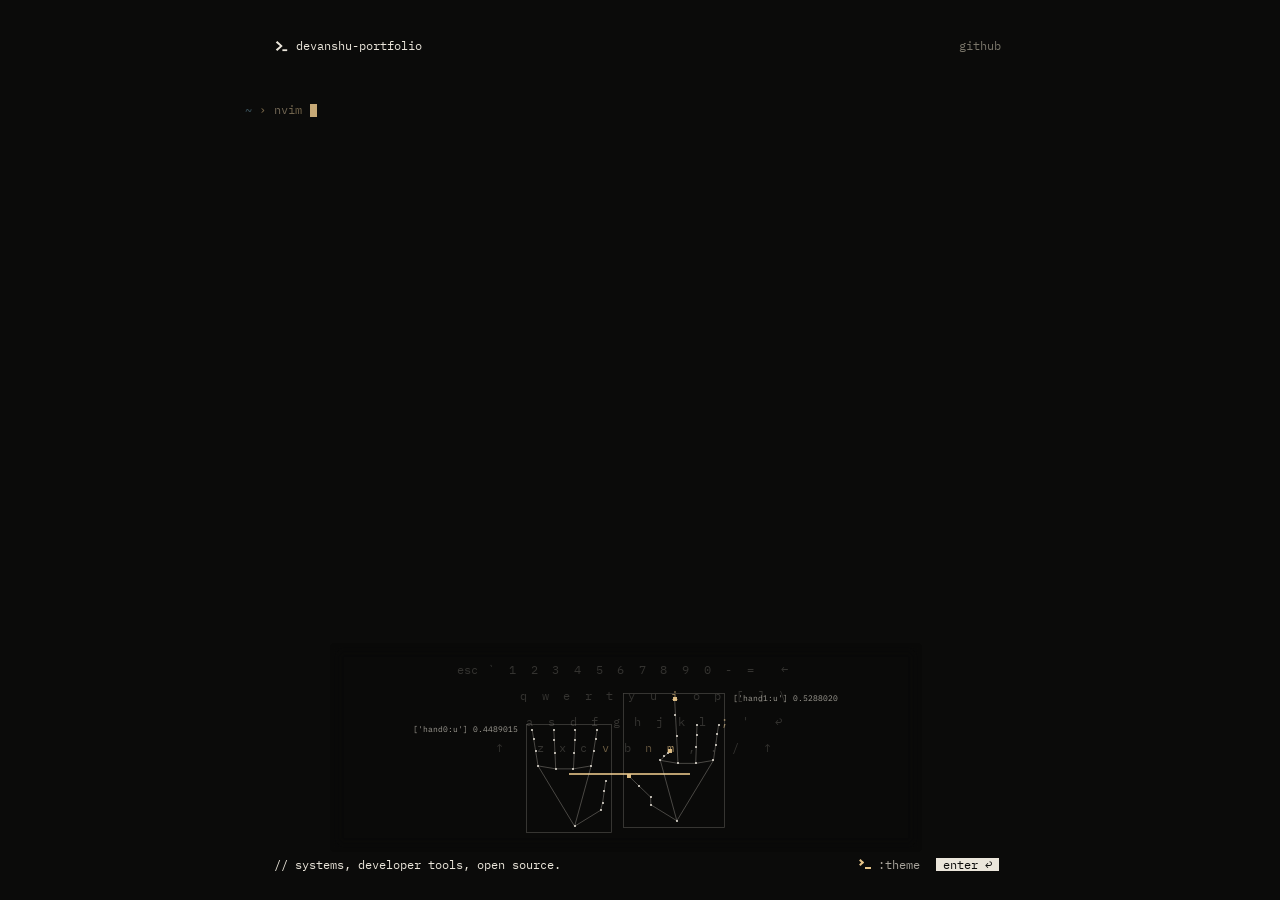
==== index.html @ cd001b45 "Sync landing page identity" ====
<!doctype html>
<html lang="en">
<head>
<meta charset="utf-8">
<meta name="viewport" content="width=device-width, initial-scale=1">
<title>devanshu-portfolio</title>
<meta name="description" content="devanshu-portfolio — a quiet wall of code. data analytics, engineering, and cloud.">
<link rel="icon" href="/favicon.svg" type="image/svg+xml">
<link rel="stylesheet" href="/intros/shared/frame.css">
<link rel="stylesheet" href="glimpse.css">
</head>
<body>
<main class="stage">
  <header class="frame-top">
    <a class="brand" href="/"><svg viewBox="0 0 88 80" aria-hidden="true"><path d="M8 16L36 40L8 64L18 74L54 40L18 6Z"/><path d="M52 62H84V74H52Z"/></svg><span>devanshu-portfolio</span></a>
    <nav class="switch is-solo" aria-label="Elsewhere">
      <a href="https://github.com/devanshudwivedi619" rel="me">github</a>
    </nav>
  </header>

  <h1 class="sr-only">devanshu-portfolio — data analytics, engineering, and cloud.</h1>
  <canvas class="wall" aria-hidden="true"></canvas>
  <div class="glass kb-glass" aria-hidden="true"></div>
  <canvas class="machine" aria-hidden="true"></canvas>
  <canvas class="tile" aria-hidden="true"></canvas>
  <p class="status" aria-hidden="true"><span class="mode">NORMAL</span><span class="path"></span><span class="pos"></span></p>
  <p class="cmdline" aria-hidden="true"><span class="cmd"></span><span class="showcmd"></span></p>
  <p class="status pane-status" aria-hidden="true"><span class="mode">NORMAL</span><span class="path"></span><span class="pos"></span></p>
  <p class="cmdline pane-cmd" aria-hidden="true"><span class="cmd"></span><span class="showcmd"></span></p>

  <a class="enter" href="/site/" aria-label="Enter">enter ↩</a>
  <button class="theme-key" type="button" aria-label="Change theme"><span class="command-glyph" aria-hidden="true"></span>:theme</button>
  <p class="note" aria-hidden="true">// data analytics, engineering, and cloud.</p>
  <nav class="sources sr-only" aria-label="Code shown on this page"></nav>
</main>
<script type="module" src="glimpse.js"></script>
</body>
</html>
---- intros/shared/frame.css ----
@font-face {
  font-family: "Archivo";
  src: url("/assets/fonts/archivo.ttf") format("truetype");
  font-weight: 100 900;
  font-stretch: 62% 125%;
  font-display: swap;
}

@font-face {
  font-family: "Instrument Serif";
  src: url("/assets/fonts/InstrumentSerif-Regular.ttf") format("truetype");
  font-style: normal;
  font-weight: 400;
  font-display: swap;
}

@font-face {
  font-family: "Instrument Serif";
  src: url("/intros/shared/InstrumentSerif-Italic.ttf") format("truetype");
  font-style: italic;
  font-weight: 400;
  font-display: swap;
}

@font-face {
  font-family: "Plex Mono";
  src: url("/assets/fonts/IBMPlexMono-Regular.ttf") format("truetype");
  font-weight: 400;
  font-display: swap;
}

*,
*::before,
*::after {
  box-sizing: border-box;
}

html,
body {
  margin: 0;
  height: 100%;
}

body {
  background: var(--bg);
  color: var(--ink);
  font-family: "Archivo", system-ui, sans-serif;
  -webkit-font-smoothing: antialiased;
}

a,
button {
  color: inherit;
}

button {
  font: inherit;
}

:focus-visible {
  outline: 2px solid var(--ink);
  outline-offset: 3px;
}

.stage {
  position: relative;
  height: 100svh;
  min-height: 560px;
  overflow: hidden;
}

.frame-top {
  position: absolute;
  top: 26px;
  left: 40px;
  right: 40px;
  z-index: 6;
  display: flex;
  align-items: center;
  justify-content: space-between;
  gap: 16px;
  pointer-events: none;
}

.frame-top > * {
  pointer-events: auto;
}

.brand {
  display: inline-flex;
  align-items: center;
  gap: 12px;
  min-height: 44px;
  color: var(--chrome);
  font-weight: 500;
  font-size: 11px;
  letter-spacing: 0.3em;
  text-decoration: none;
}

.brand svg {
  width: 18px;
  height: auto;
  fill: currentColor;
}

.switch {
  display: flex;
  gap: 2px;
}

.switch a {
  display: inline-flex;
  align-items: center;
  justify-content: center;
  min-width: 44px;
  min-height: 44px;
  color: var(--dim);
  font: 400 11px/1 "Plex Mono", monospace;
  letter-spacing: 0.14em;
  text-decoration: none;
}

.switch a:hover {
  color: var(--ink);
}

.switch a[aria-current="page"] {
  color: var(--ink);
  text-decoration: underline;
  text-underline-offset: 7px;
}

.enter {
  position: absolute;
  right: 40px;
  bottom: 26px;
  z-index: 6;
  display: inline-flex;
  align-items: center;
  gap: 10px;
  min-height: 44px;
  text-transform: uppercase;
  color: var(--chrome);
  font-weight: 500;
  font-size: 11px;
  letter-spacing: 0.3em;
  text-decoration: none;
}

.serif {
  font-family: "Instrument Serif", serif;
  font-weight: 400;
}

.serif i {
  font-style: italic;
}

.mono {
  font-family: "Plex Mono", monospace;
  font-size: 10.5px;
  letter-spacing: 0.16em;
  text-transform: uppercase;
}

.quiet-button {
  min-height: 44px;
  padding: 0;
  border: 0;
  background: none;
  color: var(--dim);
  cursor: pointer;
}

.quiet-button:hover {
  color: var(--ink);
}

.is-hidden {
  visibility: hidden;
}

.sr-only {
  position: absolute;
  width: 1px;
  height: 1px;
  overflow: hidden;
  clip-path: inset(50%);
  white-space: nowrap;
}

.poster {
  position: absolute;
  inset: 0;
  z-index: 4;
  width: 100%;
  height: 100%;
  object-fit: cover;
}

@media (max-width: 640px) {
  .frame-top {
    top: 12px;
    left: 16px;
    right: 12px;
  }

  .brand span {
    display: none;
  }

  .enter {
    right: 16px;
    bottom: 12px;
  }
}
---- glimpse.css ----
body {
  --bg: #050505;
  --ink: #ebe6db;
  --dim: #6d6b66;
  --chrome: #a9a49a;
  --cell-w: 7.2px;
  --cell-h: 13px;
}

.wall {
  position: absolute;
  inset: 0;
  z-index: 1;
  width: 100%;
  height: 100%;
  touch-action: pinch-zoom;
}

.tile {
  position: absolute;
  inset: 0;
  z-index: 2;
  display: none;
  width: 100%;
  height: 100%;
  pointer-events: none;
}

.machine {
  position: absolute;
  z-index: 2;
  display: none;
  pointer-events: none;
}

.status {
  position: absolute;
  z-index: 3;
  display: flex;
  margin: 0;
  background: var(--line, var(--bg));
  color: var(--chrome);
  font: 400 12px/13px "Plex Mono", ui-monospace, monospace;
  letter-spacing: 0;
  white-space: nowrap;
  overflow: hidden;
  pointer-events: none;
  opacity: 0;
  transition: opacity 320ms cubic-bezier(0.23, 1, 0.32, 1);
}

.status.is-on {
  opacity: 1;
}

.status .mode {
  padding: 0 var(--cell-w);
  background: var(--accent, var(--ink));
  color: var(--bg);
}

.status .path {
  flex: 1;
  min-width: 0;
  padding: 0 var(--cell-w);
  overflow: hidden;
  text-overflow: ellipsis;
}

.status .pos {
  padding: 0 var(--cell-w);
}

.status.is-insert .mode {
  background: var(--insert, var(--accent, var(--ink)));
}

.cmdline {
  position: absolute;
  z-index: 3;
  display: flex;
  height: var(--cell-h);
  margin: 0;
  color: var(--ink);
  font: 400 12px/13px "Plex Mono", ui-monospace, monospace;
  letter-spacing: 0;
  white-space: pre;
  overflow: hidden;
  pointer-events: none;
  opacity: 0;
  transition: opacity 320ms cubic-bezier(0.23, 1, 0.32, 1);
}

.cmdline.is-on {
  opacity: 1;
}

.cmdline .cmd {
  flex: 1;
  min-width: 0;
  overflow: hidden;
}

.cmdline.is-typing .cmd::after {
  content: "";
  display: inline-block;
  width: var(--cell-w);
  height: var(--cell-h);
  vertical-align: top;
  background: var(--accent, var(--ink));
}

.cmdline .showcmd {
  flex: none;
  width: calc(11 * var(--cell-w));
  color: var(--chrome);
}

.glass {
  position: absolute;
  z-index: 2;
  display: none;
  pointer-events: none;
  background: color-mix(in srgb, var(--bg) 35%, transparent);
  -webkit-backdrop-filter: blur(6px);
  backdrop-filter: blur(6px);
}

.kb-glass {
  --feather: 14px;
  opacity: 0;
  transition: opacity 320ms cubic-bezier(0.23, 1, 0.32, 1);
  -webkit-mask-image: linear-gradient(to right, transparent, #000 var(--feather), #000 calc(100% - var(--feather)), transparent), linear-gradient(to bottom, transparent, #000 var(--feather), #000 calc(100% - var(--feather)), transparent);
  -webkit-mask-composite: source-in;
  mask-image: linear-gradient(to right, transparent, #000 var(--feather), #000 calc(100% - var(--feather)), transparent), linear-gradient(to bottom, transparent, #000 var(--feather), #000 calc(100% - var(--feather)), transparent);
  mask-composite: intersect;
}

.kb-glass.is-on {
  opacity: 1;
}

.frame-top {
  top: 0;
  left: 0;
  right: 0;
}

.brand {
  position: absolute;
  left: calc(5 * var(--cell-w));
  top: calc(3 * var(--cell-h));
  gap: var(--cell-w);
  min-height: 0;
  color: var(--ink);
  font: 400 12px/13px "Plex Mono", ui-monospace, monospace;
  letter-spacing: 0;
}

.brand svg {
  width: calc(2 * var(--cell-w));
  height: 12px;
}

.brand::after,
.enter::after {
  content: "";
  position: absolute;
  inset: -16px -8px;
}

.switch {
  position: absolute;
  top: 26px;
  right: 40px;
}

.switch.is-solo {
  top: calc(3 * var(--cell-h));
}

.switch.is-solo a {
  position: relative;
  min-width: 0;
  min-height: 0;
  font: 400 12px/13px "Plex Mono", ui-monospace, monospace;
  letter-spacing: 0;
}

.switch.is-solo a::after {
  content: "";
  position: absolute;
  inset: -16px -8px;
}

.enter {
  position: absolute;
  right: auto;
  bottom: auto;
  z-index: 6;
  display: block;
  min-height: 0;
  padding: 0 var(--cell-w);
  background: var(--ink);
  color: var(--bg);
  font: 400 12px/13px "Plex Mono", ui-monospace, monospace;
  letter-spacing: 0;
  text-transform: none;
  white-space: nowrap;
}

.enter:hover {
  filter: brightness(1.18);
}

.theme-key {
  position: absolute;
  z-index: 6;
  display: inline-flex;
  align-items: center;
  gap: var(--cell-w);
  margin: 0;
  border: 0;
  padding: 0;
  background: none;
  color: var(--chrome);
  font: 400 12px/13px "Plex Mono", ui-monospace, monospace;
  letter-spacing: 0;
  white-space: nowrap;
  cursor: pointer;
}

.theme-key:hover {
  color: var(--ink);
}

.command-glyph {
  position: relative;
  display: inline-block;
  width: 14px;
  height: 10px;
  flex: none;
  color: var(--accent, var(--ink));
}

.command-glyph::before {
  position: absolute;
  top: 1px;
  left: 1px;
  width: 5px;
  height: 5px;
  border-right: 2px solid currentColor;
  border-bottom: 2px solid currentColor;
  content: "";
  transform: rotate(-45deg);
}

.command-glyph::after {
  position: absolute;
  right: 0;
  bottom: 0;
  width: 6px;
  height: 2px;
  background: currentColor;
  content: "";
}

.theme-key .command-glyph {
  margin-top: -1px;
}

.theme-key:focus-visible {
  outline: 2px solid var(--ink);
  outline-offset: 4px;
}

.enter:focus-visible {
  outline-offset: 4px;
}

.note {
  position: absolute;
  left: calc(5 * var(--cell-w));
  bottom: calc(2 * var(--cell-h));
  z-index: 6;
  margin: 0;
  color: var(--ink);
  font: 400 12px/13px "Plex Mono", ui-monospace, monospace;
  letter-spacing: 0;
  padding-right: var(--cell-w);
  background: var(--bg);
  white-space: nowrap;
  pointer-events: none;
}

.brand,
.switch,
.note,
.enter,
.theme-key {
  transition: opacity 320ms cubic-bezier(0.23, 1, 0.32, 1);
}

.is-leaving .brand,
.is-leaving .switch,
.is-leaving .note,
.is-leaving .enter,
.is-leaving .theme-key,
.is-leaving .glass,
.is-leaving .status,
.is-leaving .cmdline {
  opacity: 0;
}

@media (max-width: 640px) {
  .brand span {
    display: inline;
  }

  .switch {
    top: calc(5 * var(--cell-h));
    right: 8px;
  }
}
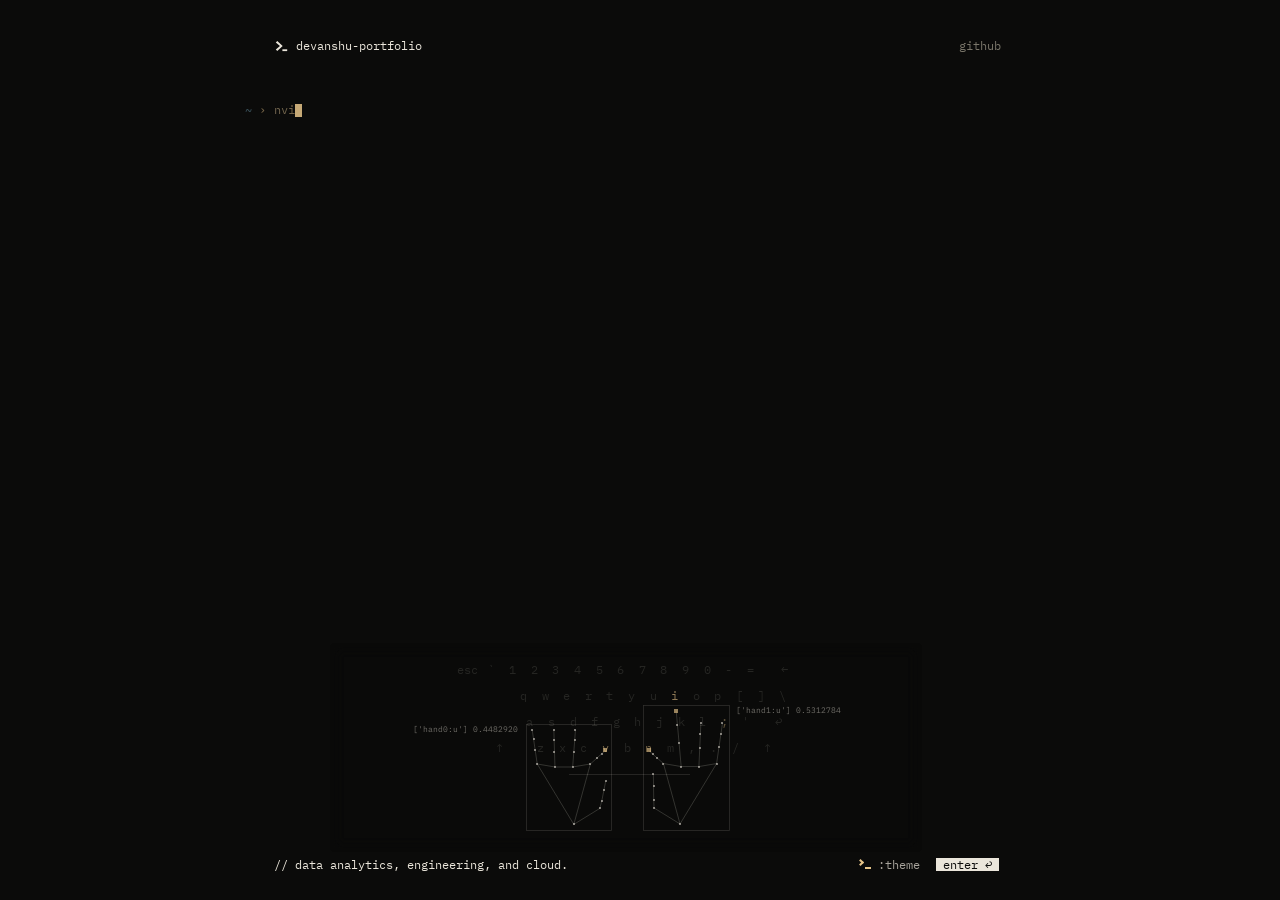
==== commit efdd9c3b: "Make landing page assets work on GitHub Pages" ====
--- a/index.html
+++ b/index.html
@@ -5,14 +5,14 @@
 <meta name="viewport" content="width=device-width, initial-scale=1">
 <title>devanshu-portfolio</title>
 <meta name="description" content="devanshu-portfolio — a quiet wall of code. data analytics, engineering, and cloud.">
-<link rel="icon" href="/favicon.svg" type="image/svg+xml">
-<link rel="stylesheet" href="/intros/shared/frame.css">
+<link rel="icon" href="favicon.svg" type="image/svg+xml">
+<link rel="stylesheet" href="intros/shared/frame.css">
 <link rel="stylesheet" href="glimpse.css">
 </head>
 <body>
 <main class="stage">
   <header class="frame-top">
-    <a class="brand" href="/"><svg viewBox="0 0 88 80" aria-hidden="true"><path d="M8 16L36 40L8 64L18 74L54 40L18 6Z"/><path d="M52 62H84V74H52Z"/></svg><span>devanshu-portfolio</span></a>
+    <a class="brand" href="./"><svg viewBox="0 0 88 80" aria-hidden="true"><path d="M8 16L36 40L8 64L18 74L54 40L18 6Z"/><path d="M52 62H84V74H52Z"/></svg><span>devanshu-portfolio</span></a>
     <nav class="switch is-solo" aria-label="Elsewhere">
       <a href="https://github.com/devanshudwivedi619" rel="me">github</a>
     </nav>
@@ -28,7 +28,7 @@
   <p class="status pane-status" aria-hidden="true"><span class="mode">NORMAL</span><span class="path"></span><span class="pos"></span></p>
   <p class="cmdline pane-cmd" aria-hidden="true"><span class="cmd"></span><span class="showcmd"></span></p>
 
-  <a class="enter" href="/site/" aria-label="Enter">enter ↩</a>
+  <a class="enter" href="site/" aria-label="Enter">enter ↩</a>
   <button class="theme-key" type="button" aria-label="Change theme"><span class="command-glyph" aria-hidden="true"></span>:theme</button>
   <p class="note" aria-hidden="true">// data analytics, engineering, and cloud.</p>
   <nav class="sources sr-only" aria-label="Code shown on this page"></nav>
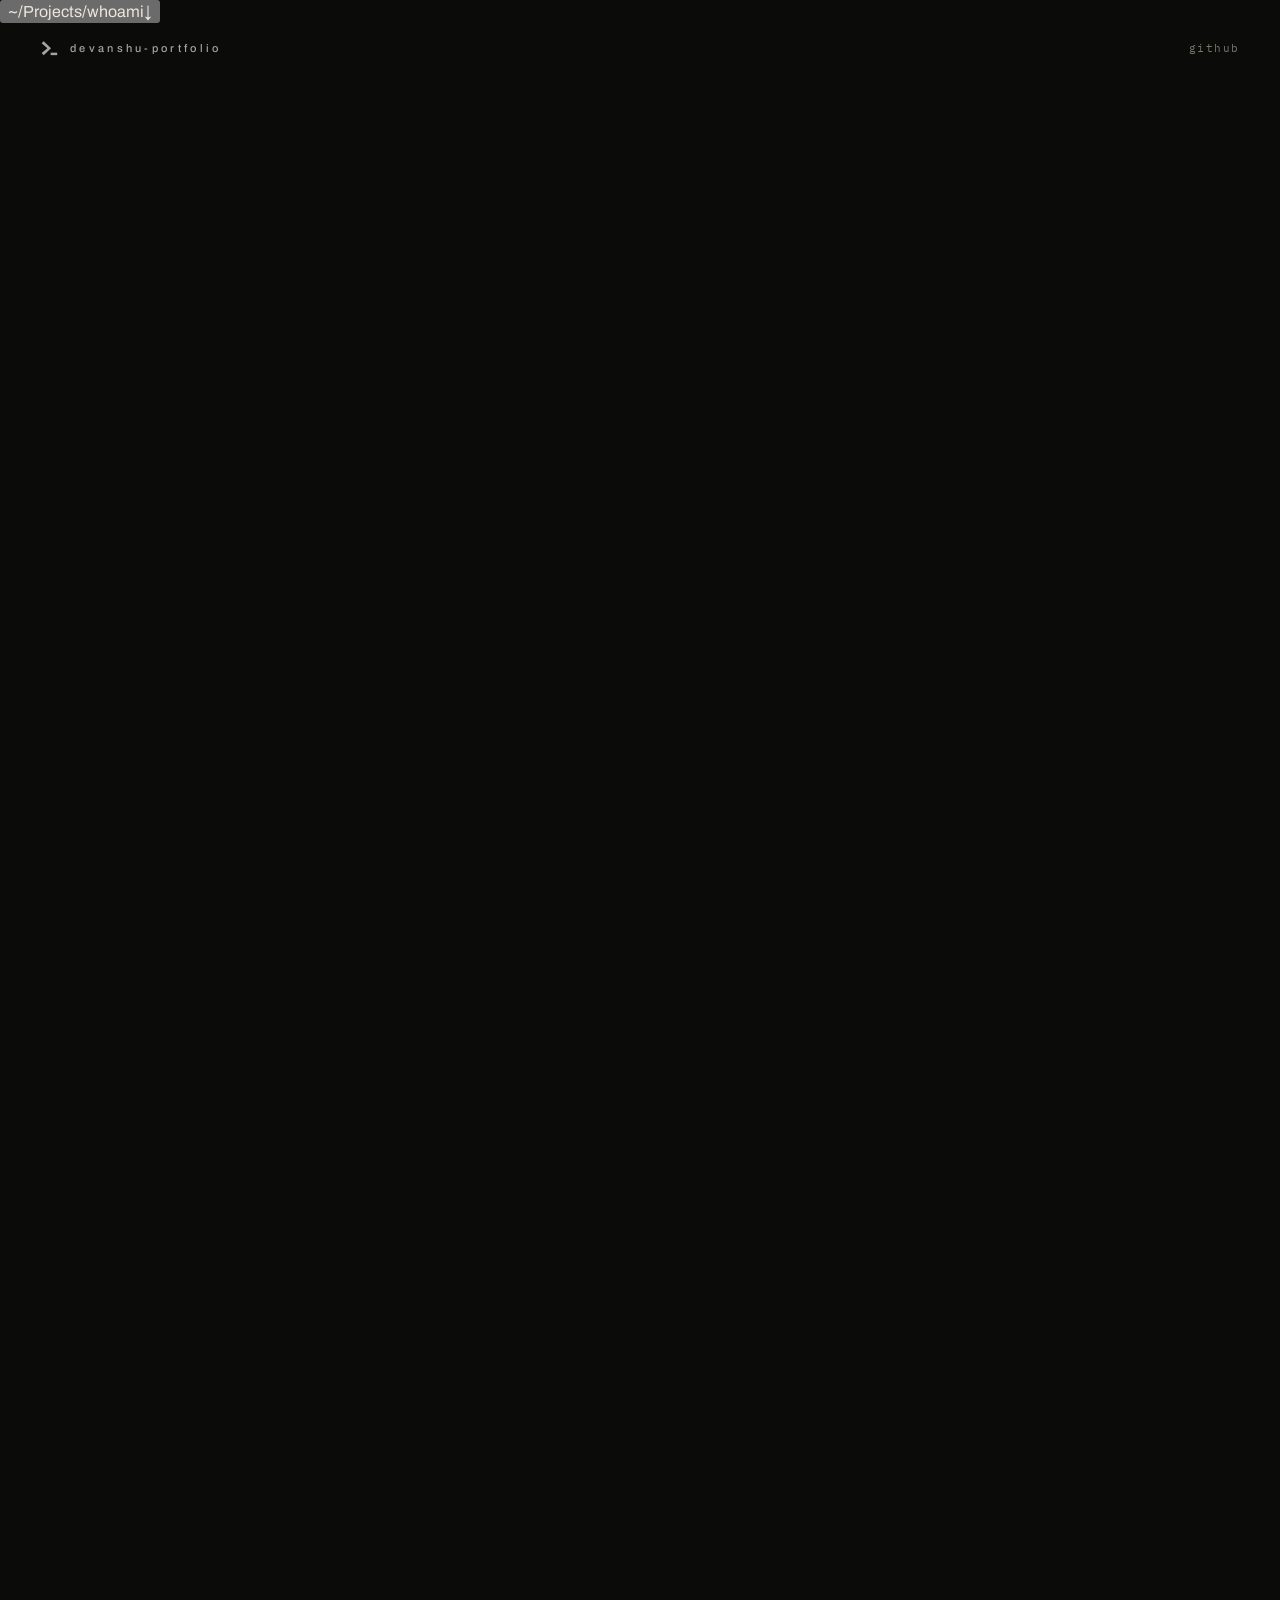
==== commit aa27fc20: "Fix portfolio entry by opening main site directly" ====
--- a/index.html
+++ b/index.html
@@ -3,36 +3,17 @@
 <head>
 <meta charset="utf-8">
 <meta name="viewport" content="width=device-width, initial-scale=1">
-<title>devanshu-portfolio</title>
-<meta name="description" content="devanshu-portfolio — a quiet wall of code. data analytics, engineering, and cloud.">
-<link rel="icon" href="favicon.svg" type="image/svg+xml">
-<link rel="stylesheet" href="intros/shared/frame.css">
-<link rel="stylesheet" href="glimpse.css">
+<meta name="description" content="Devanshu Dwivedi — Data Analytics, Projects and Skills">
+<meta http-equiv="refresh" content="0; url=site/">
+<title>Devanshu Dwivedi | Portfolio</title>
+<link rel="canonical" href="site/">
+<script>
+  // Open the actual portfolio immediately; skip the animated intro screen.
+  window.location.replace(new URL("site/", window.location.href).href);
+</script>
 </head>
 <body>
-<main class="stage">
-  <header class="frame-top">
-    <a class="brand" href="./"><svg viewBox="0 0 88 80" aria-hidden="true"><path d="M8 16L36 40L8 64L18 74L54 40L18 6Z"/><path d="M52 62H84V74H52Z"/></svg><span>devanshu-portfolio</span></a>
-    <nav class="switch is-solo" aria-label="Elsewhere">
-      <a href="https://github.com/devanshudwivedi619" rel="me">github</a>
-    </nav>
-  </header>
-
-  <h1 class="sr-only">devanshu-portfolio — data analytics, engineering, and cloud.</h1>
-  <canvas class="wall" aria-hidden="true"></canvas>
-  <div class="glass kb-glass" aria-hidden="true"></div>
-  <canvas class="machine" aria-hidden="true"></canvas>
-  <canvas class="tile" aria-hidden="true"></canvas>
-  <p class="status" aria-hidden="true"><span class="mode">NORMAL</span><span class="path"></span><span class="pos"></span></p>
-  <p class="cmdline" aria-hidden="true"><span class="cmd"></span><span class="showcmd"></span></p>
-  <p class="status pane-status" aria-hidden="true"><span class="mode">NORMAL</span><span class="path"></span><span class="pos"></span></p>
-  <p class="cmdline pane-cmd" aria-hidden="true"><span class="cmd"></span><span class="showcmd"></span></p>
-
-  <a class="enter" href="site/" aria-label="Enter">enter ↩</a>
-  <button class="theme-key" type="button" aria-label="Change theme"><span class="command-glyph" aria-hidden="true"></span>:theme</button>
-  <p class="note" aria-hidden="true">// data analytics, engineering, and cloud.</p>
-  <nav class="sources sr-only" aria-label="Code shown on this page"></nav>
-</main>
-<script type="module" src="glimpse.js"></script>
+<p>Opening portfolio…</p>
+<p>If it does not open automatically, <a href="site/">click here to open Devanshu's portfolio</a>.</p>
 </body>
 </html>
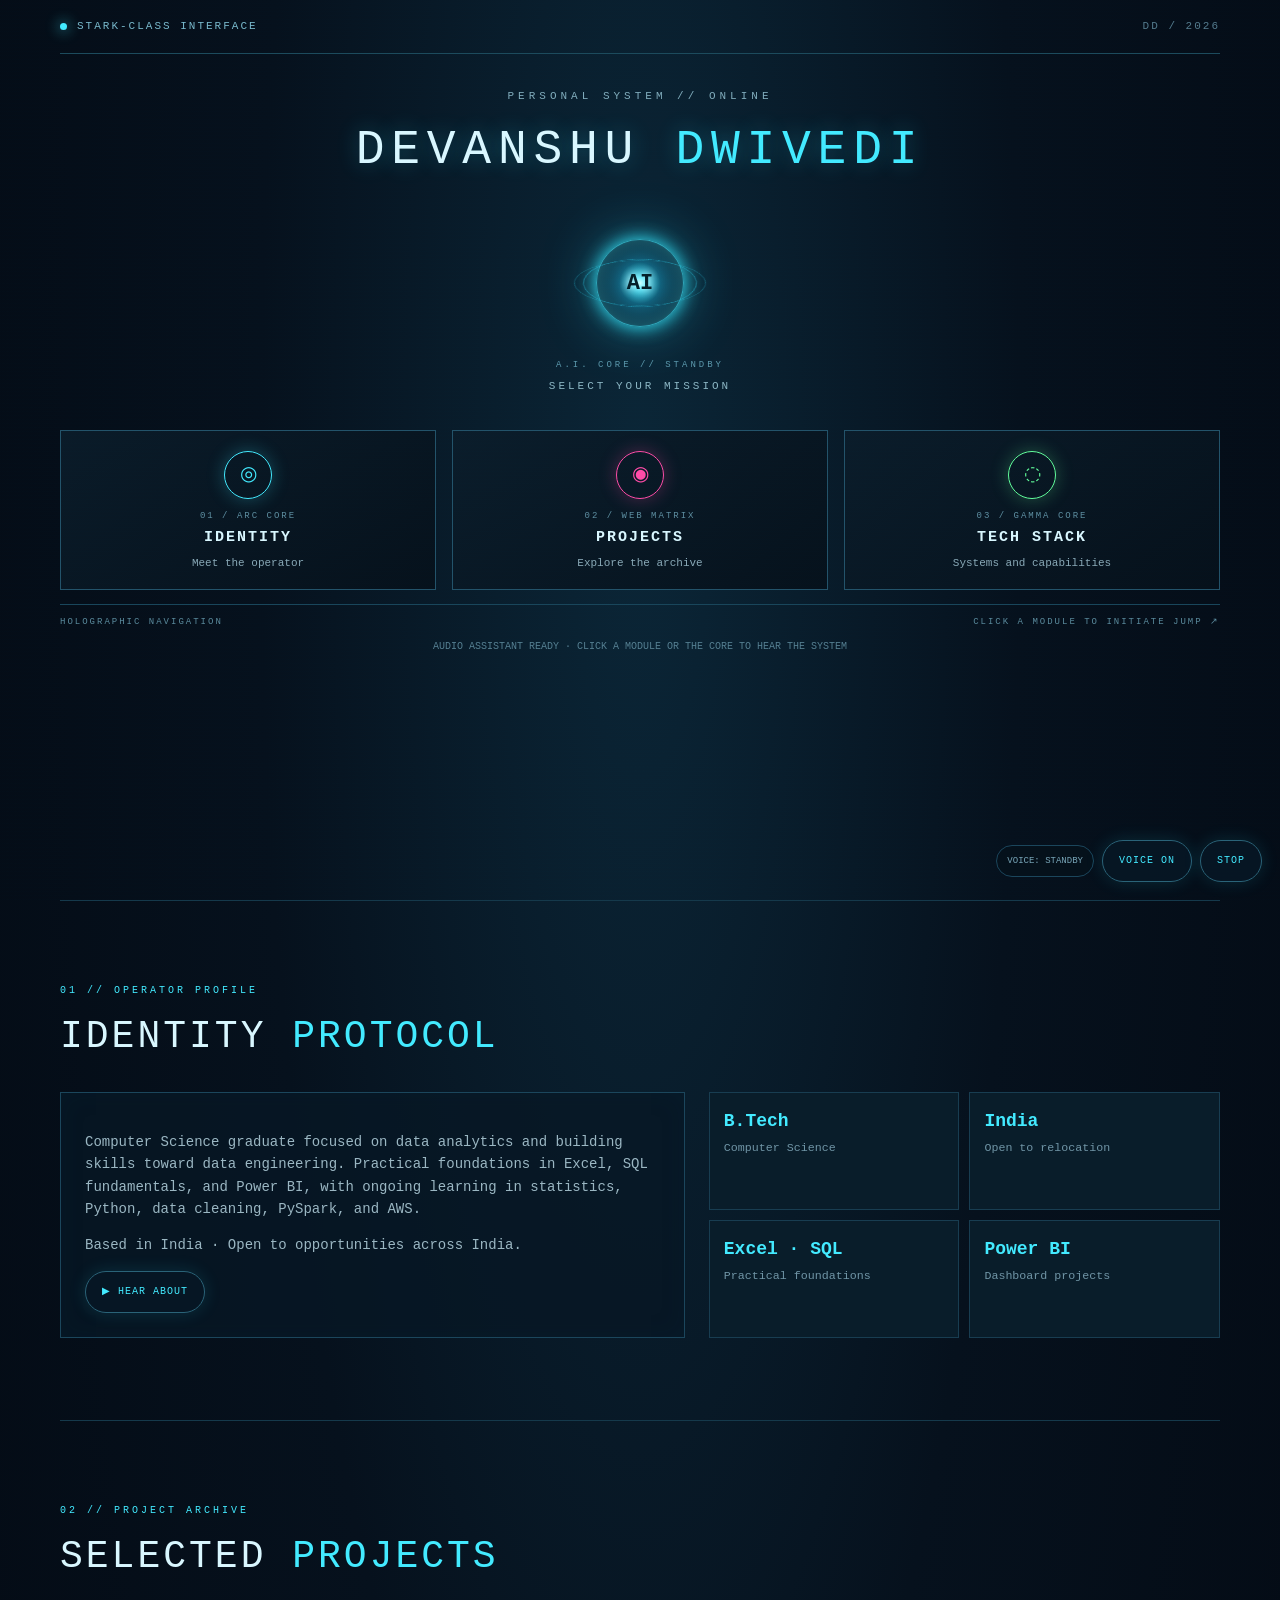
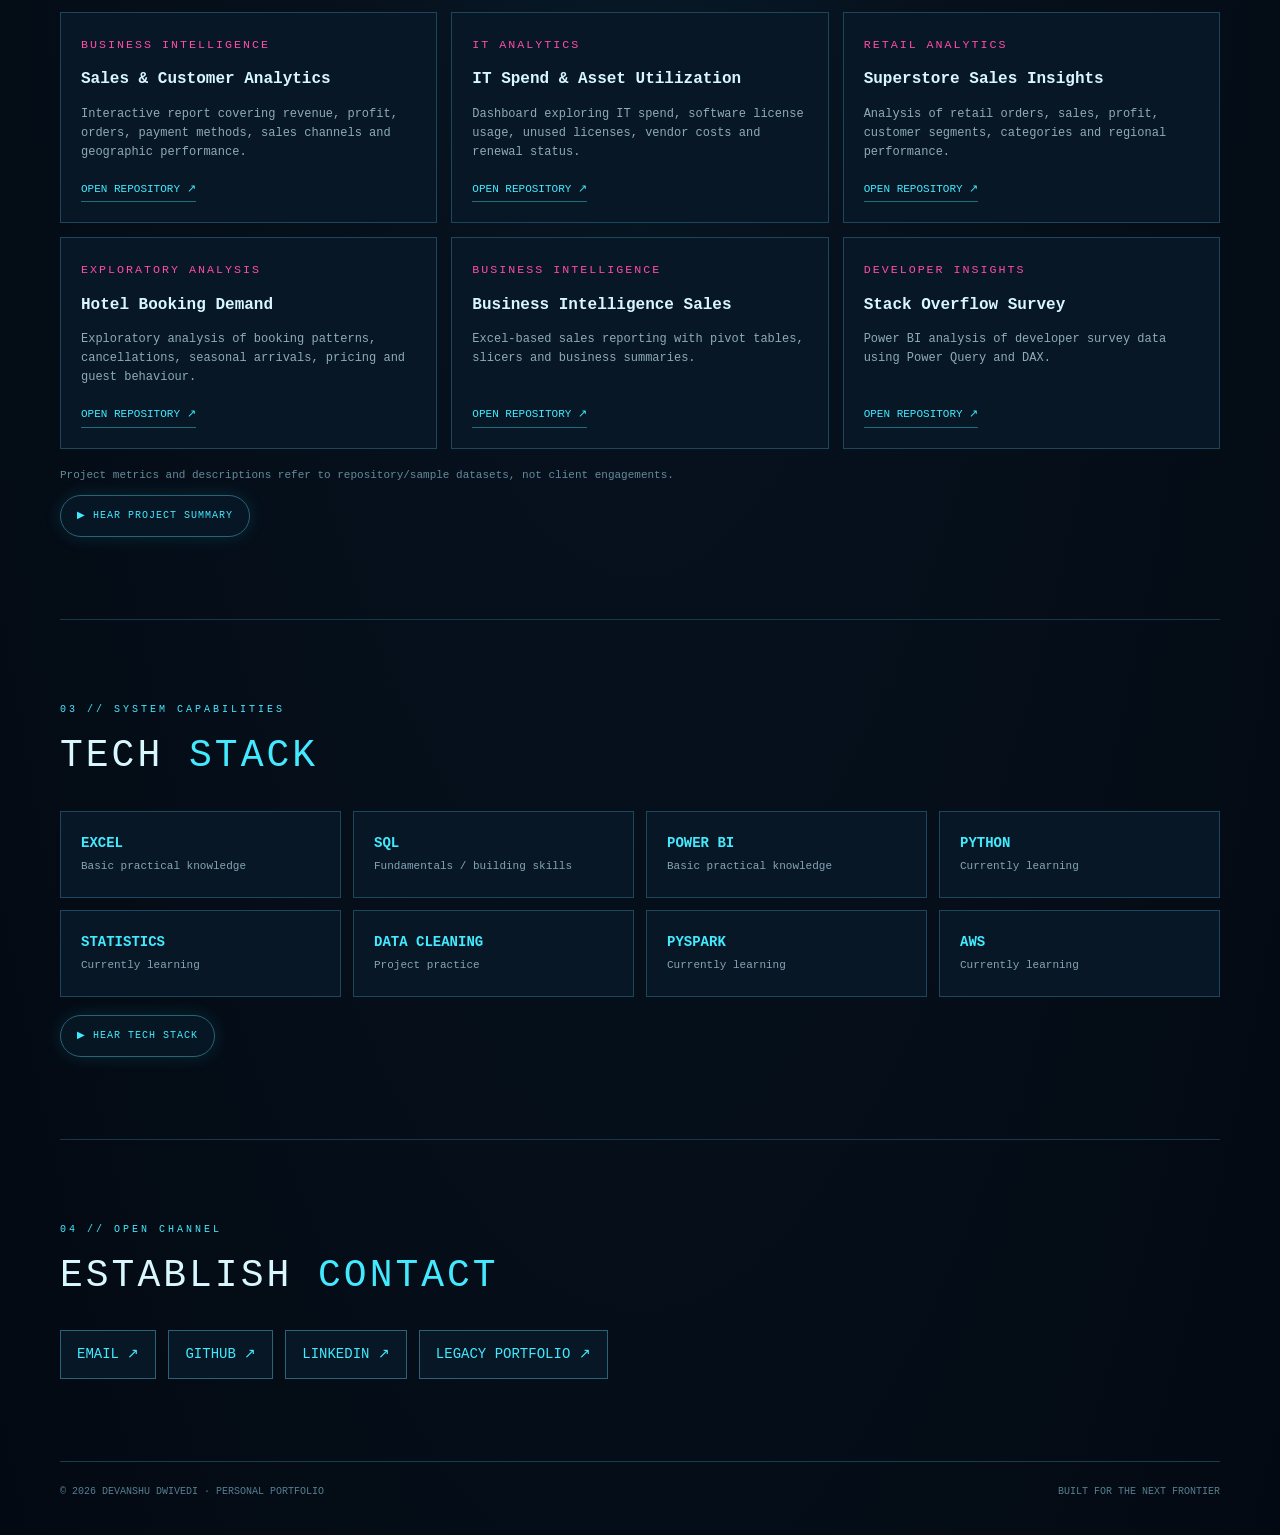
==== commit ad2534d4: "Build futuristic mission hub with voice assistant and lower mission layout" ====
--- a/index.html
+++ b/index.html
@@ -2,18 +2,74 @@
 <html lang="en">
 <head>
 <meta charset="utf-8">
-<meta name="viewport" content="width=device-width, initial-scale=1">
-<meta name="description" content="Devanshu Dwivedi — Data Analytics, Projects and Skills">
-<meta http-equiv="refresh" content="0; url=site/">
-<title>Devanshu Dwivedi | Portfolio</title>
-<link rel="canonical" href="site/">
-<script>
-  // Open the actual portfolio immediately; skip the animated intro screen.
-  window.location.replace(new URL("site/", window.location.href).href);
-</script>
+<meta name="viewport" content="width=device-width,initial-scale=1">
+<meta name="theme-color" content="#06111c">
+<meta name="description" content="Devanshu Dwivedi — futuristic portfolio, analytics projects and technology.">
+<title>DEVANSHU DWIVEDI // STARK INTERFACE</title>
+<style>
+:root{--bg:#050d17;--panel:#091827;--line:#17435a;--cyan:#43eaff;--blue:#4c9dff;--pink:#ff4ca8;--green:#62ff9c;--muted:#6c91a6;--white:#d9f7ff;--glow:0 0 24px #25dfff55}
+*{box-sizing:border-box}html{scroll-behavior:smooth}body{margin:0;background:radial-gradient(ellipse at 50% 15%,#0b2637 0,#06111d 42%,#030912 100%);color:var(--white);font:14px/1.6 "Courier New",monospace;min-height:100vh;overflow-x:hidden}body:before{content:"";position:fixed;inset:0;pointer-events:none;background:repeating-linear-gradient(0deg,#49dfff08 0 1px,transparent 1px 4px);opacity:.22;z-index:5}a{color:inherit;text-decoration:none}button{font:inherit;color:inherit}.shell{width:min(1160px,calc(100% - 36px));margin:auto;position:relative}.topline{height:54px;display:flex;align-items:center;justify-content:space-between;border-bottom:1px solid #1c4b5d;color:#79b9cc;font-size:11px;letter-spacing:2px;text-transform:uppercase}.brand{display:flex;align-items:center;gap:10px}.dot{width:7px;height:7px;border-radius:50%;background:var(--cyan);box-shadow:0 0 14px var(--cyan)}.clock{color:#547b8d}
+.hero{min-height:calc(100svh - 54px);display:flex;flex-direction:column;align-items:center;padding:34px 0 52px;position:relative}.eyebrow{font-size:11px;letter-spacing:4px;color:#81adbd;text-transform:uppercase;margin:0 0 6px}.hero h1{font-size:clamp(25px,5vw,48px);letter-spacing:.14em;text-align:center;margin:0;font-weight:400;text-shadow:0 0 22px #2adfff55}.hero h1 span{color:var(--cyan)}
+.core-wrap{height:190px;width:100%;display:grid;place-items:center;position:relative}.core{width:88px;height:88px;border-radius:50%;border:1px solid #43eaffaa;background:radial-gradient(circle,#b9ffff 0,#48eaff 8%,#12607b 34%,#071a2a 68%,transparent 72%);box-shadow:0 0 18px #36eaff,0 0 55px #27dfff66,inset 0 0 22px #43eaff88;display:grid;place-items:center;cursor:pointer;position:relative;transition:transform .45s,width .45s,height .45s,filter .4s;animation:breathe 3s ease-in-out infinite}.core:before,.core:after{content:"";position:absolute;inset:-14px;border:1px solid #2edfff66;border-radius:50%;transform:rotateX(65deg) rotate(30deg);animation:orbit 8s linear infinite}.core:after{inset:-23px;transform:rotateX(70deg) rotate(-35deg);border-color:#2edfff44;animation-direction:reverse;animation-duration:11s}.core b{font-size:22px;color:#05202a;text-shadow:0 0 8px white;z-index:1}.core.speaking{transform:scale(1.24);filter:hue-rotate(12deg);box-shadow:0 0 28px var(--cyan),0 0 85px #2ceaffaa}.core.listening{transform:scale(1.38);border-color:var(--green);box-shadow:0 0 35px var(--green),0 0 90px #62ff9c77}.core.small{transform:scale(.82)}.core-caption{position:absolute;bottom:6px;color:#5c99ad;font-size:9px;letter-spacing:3px;text-align:center;width:100%}
+@keyframes breathe{0%,100%{filter:brightness(.92)}50%{filter:brightness(1.25)}}@keyframes orbit{to{transform:rotateX(65deg) rotate(390deg)}}
+.prompt{margin:0 0 20px;color:#8db7c5;letter-spacing:3px;font-size:11px;text-align:center}.missions{display:grid;grid-template-columns:repeat(3,1fr);gap:16px;width:100%;margin-top:14px}.mission{min-height:160px;border:1px solid #23536a;background:linear-gradient(145deg,#0b1d2bdf,#06111beF);padding:20px 16px 16px;text-align:center;position:relative;overflow:hidden;cursor:pointer;transition:.25s;display:flex;flex-direction:column;align-items:center;justify-content:center}.mission:before{content:"";position:absolute;inset:0;background:linear-gradient(110deg,transparent,#49eaff0c,transparent);transform:translateX(-100%);transition:.6s}.mission:hover,.mission:focus-visible{border-color:var(--cyan);transform:translateY(-5px);box-shadow:var(--glow);outline:none}.mission:hover:before{transform:translateX(100%)}.mission .symbol{width:48px;height:48px;border-radius:50%;display:grid;place-items:center;border:1px solid var(--cyan);color:var(--cyan);font-size:20px;box-shadow:0 0 18px #37eaff44;margin-bottom:10px}.mission:nth-child(2) .symbol{color:var(--pink);border-color:var(--pink);box-shadow:0 0 18px #ff4ca844}.mission:nth-child(3) .symbol{color:var(--green);border-color:var(--green);box-shadow:0 0 18px #62ff9c44}.mission small{color:#5e8fa2;letter-spacing:2px;font-size:9px}.mission strong{letter-spacing:2px;font-size:15px;margin:2px 0 5px}.mission p{margin:0;color:#89a9b7;font-size:11px}
+.hud-foot{display:flex;justify-content:space-between;width:100%;border-top:1px solid #19465b;margin-top:14px;padding-top:10px;color:#5b8b9d;font-size:9px;letter-spacing:2px}.voice-hint{text-align:center;color:#557f91;font-size:10px;margin-top:10px}
+section.content{padding:82px 0;border-top:1px solid #15394b;scroll-margin-top:25px}.section-kicker{color:var(--cyan);font-size:10px;letter-spacing:3px}.section-title{font-size:clamp(25px,4vw,38px);font-weight:400;letter-spacing:3px;margin:8px 0 24px}.section-title span{color:var(--cyan)}.about-grid{display:grid;grid-template-columns:1.1fr .9fr;gap:24px}.panel{border:1px solid #1b465c;background:#071725cc;padding:24px;box-shadow:inset 0 0 25px #0b304022}.panel p{color:#9bb7c3}.facts{display:grid;grid-template-columns:repeat(2,1fr);gap:10px}.fact{padding:14px;border:1px solid #183d51;background:#091d2a}.fact strong{display:block;color:var(--cyan);font-size:18px}.fact small{color:#7095a6}
+.cards{display:grid;grid-template-columns:repeat(3,1fr);gap:14px}.project,.skill{border:1px solid #1b465c;background:#071725;padding:20px;transition:.25s}.project:hover{border-color:var(--cyan);transform:translateY(-4px)}.project small{color:var(--pink);letter-spacing:2px}.project h3{font-size:16px;margin:12px 0 8px}.project p{font-size:12px;color:#8eabb8;min-height:60px}.project a{display:inline-block;color:var(--cyan);font-size:11px;border-bottom:1px solid #43eaff66;padding-bottom:3px}.stack{display:grid;grid-template-columns:repeat(4,1fr);gap:12px}.skill strong{display:block;color:var(--cyan);font-size:14px}.skill span{color:#86a5b4;font-size:11px}.contact{display:flex;flex-wrap:wrap;gap:12px}.contact a,.voice-btn{border:1px solid #2a6378;padding:12px 16px;color:var(--cyan);background:#071725;cursor:pointer}.contact a:hover,.voice-btn:hover{background:#103044}.footer{border-top:1px solid #183d50;padding:22px 0 35px;color:#557f91;font-size:10px;display:flex;justify-content:space-between;gap:10px}
+.voice-dock{position:fixed;right:18px;bottom:18px;z-index:10;display:flex;gap:8px;align-items:center}.voice-btn{border-radius:30px;background:#071725ee;box-shadow:0 0 18px #2edfff22;font-size:10px;letter-spacing:1px}.voice-status{font-size:9px;color:#79a7b9;background:#06121cdd;border:1px solid #1b465c;padding:8px 10px;border-radius:20px}
+@media(max-width:760px){.missions{grid-template-columns:1fr;max-width:520px}.mission{min-height:126px}.core-wrap{height:160px}.about-grid,.cards{grid-template-columns:1fr}.stack{grid-template-columns:repeat(2,1fr)}.hero{padding-top:26px}.hud-foot{font-size:8px}.footer{flex-direction:column}.voice-status{display:none}}
+@media(prefers-reduced-motion:reduce){*,*:before,*:after{animation-duration:.01ms!important;animation-iteration-count:1!important;scroll-behavior:auto!important;transition:none!important}}
+</style>
 </head>
 <body>
-<p>Opening portfolio…</p>
-<p>If it does not open automatically, <a href="site/">click here to open Devanshu's portfolio</a>.</p>
+<div class="shell">
+<header class="topline"><div class="brand"><i class="dot"></i> STARK-CLASS INTERFACE</div><div class="clock">DD / 2026</div></header>
+<main>
+<section class="hero" aria-labelledby="hero-title">
+<p class="eyebrow">PERSONAL SYSTEM // ONLINE</p>
+<h1 id="hero-title">DEVANSHU <span>DWIVEDI</span></h1>
+<div class="core-wrap"><button class="core" id="aiCore" aria-label="Activate AI assistant" title="Activate assistant"><b>AI</b></button><div class="core-caption" id="coreCaption">A.I. CORE // STANDBY</div></div>
+<p class="prompt">SELECT YOUR MISSION</p>
+<div class="missions">
+<button class="mission" data-target="about" data-speech="Identity module. I am Devanshu Dwivedi, a Computer Science graduate focused on data analytics and developing skills toward data engineering. I am open to opportunities across India."><span class="symbol">◎</span><small>01 / ARC CORE</small><strong>IDENTITY</strong><p>Meet the operator</p></button>
+<button class="mission" data-target="projects" data-speech="Projects archive. Explore my work in sales and customer analytics, IT spend and asset utilization, Superstore sales insights, and hotel booking demand analysis."><span class="symbol">◉</span><small>02 / WEB MATRIX</small><strong>PROJECTS</strong><p>Explore the archive</p></button>
+<button class="mission" data-target="stack" data-speech="Technology stack. My current practical foundations include Excel, SQL fundamentals, and Power BI. I am actively learning Python, PySpark, statistics, and AWS."><span class="symbol">◌</span><small>03 / GAMMA CORE</small><strong>TECH STACK</strong><p>Systems and capabilities</p></button>
+</div>
+<div class="hud-foot"><span>HOLOGRAPHIC NAVIGATION</span><span>CLICK A MODULE TO INITIATE JUMP ↗</span></div>
+<p class="voice-hint">AUDIO ASSISTANT READY · CLICK A MODULE OR THE CORE TO HEAR THE SYSTEM</p>
+</section>
+<section class="content" id="about"><div class="section-kicker">01 // OPERATOR PROFILE</div><h2 class="section-title">IDENTITY <span>PROTOCOL</span></h2><div class="about-grid"><div class="panel"><p>Computer Science graduate focused on data analytics and building skills toward data engineering. Practical foundations in Excel, SQL fundamentals, and Power BI, with ongoing learning in statistics, Python, data cleaning, PySpark, and AWS.</p><p>Based in India · Open to opportunities across India.</p><button class="voice-btn" data-say="This is the identity module. Devanshu is a Computer Science graduate focused on data analytics and building skills toward data engineering.">▶ HEAR ABOUT</button></div><div class="facts"><div class="fact"><strong>B.Tech</strong><small>Computer Science</small></div><div class="fact"><strong>India</strong><small>Open to relocation</small></div><div class="fact"><strong>Excel · SQL</strong><small>Practical foundations</small></div><div class="fact"><strong>Power BI</strong><small>Dashboard projects</small></div></div></div></section>
+<section class="content" id="projects"><div class="section-kicker">02 // PROJECT ARCHIVE</div><h2 class="section-title">SELECTED <span>PROJECTS</span></h2><div class="cards">
+<article class="project"><small>BUSINESS INTELLIGENCE</small><h3>Sales & Customer Analytics</h3><p>Interactive report covering revenue, profit, orders, payment methods, sales channels and geographic performance.</p><a href="https://github.com/devanshudwivedi619/Sales-Customer-Analytics-Dashboard" target="_blank" rel="noopener">OPEN REPOSITORY ↗</a></article>
+<article class="project"><small>IT ANALYTICS</small><h3>IT Spend & Asset Utilization</h3><p>Dashboard exploring IT spend, software license usage, unused licenses, vendor costs and renewal status.</p><a href="https://github.com/devanshudwivedi619/IT-Spend-Asset-Utilization-PowerBI-Dashboard" target="_blank" rel="noopener">OPEN REPOSITORY ↗</a></article>
+<article class="project"><small>RETAIL ANALYTICS</small><h3>Superstore Sales Insights</h3><p>Analysis of retail orders, sales, profit, customer segments, categories and regional performance.</p><a href="https://github.com/devanshudwivedi619/Superstore-Sales-Profit-Insights-Dashboard-" target="_blank" rel="noopener">OPEN REPOSITORY ↗</a></article>
+<article class="project"><small>EXPLORATORY ANALYSIS</small><h3>Hotel Booking Demand</h3><p>Exploratory analysis of booking patterns, cancellations, seasonal arrivals, pricing and guest behaviour.</p><a href="https://github.com/devanshudwivedi619/hotel-booking-demand-analysis" target="_blank" rel="noopener">OPEN REPOSITORY ↗</a></article>
+<article class="project"><small>BUSINESS INTELLIGENCE</small><h3>Business Intelligence Sales</h3><p>Excel-based sales reporting with pivot tables, slicers and business summaries.</p><a href="https://github.com/devanshudwivedi619/Business-Intelligence-Dashboard" target="_blank" rel="noopener">OPEN REPOSITORY ↗</a></article>
+<article class="project"><small>DEVELOPER INSIGHTS</small><h3>Stack Overflow Survey</h3><p>Power BI analysis of developer survey data using Power Query and DAX.</p><a href="https://github.com/devanshudwivedi619/Stack-Overflow-Power-bi-Dashboard" target="_blank" rel="noopener">OPEN REPOSITORY ↗</a></article>
+</div><p style="color:#658b9c;font-size:11px;margin-top:18px">Project metrics and descriptions refer to repository/sample datasets, not client engagements.</p><button class="voice-btn" data-say="You are viewing the project archive. These are portfolio projects built around sample datasets and analytics workflows.">▶ HEAR PROJECT SUMMARY</button></section>
+<section class="content" id="stack"><div class="section-kicker">03 // SYSTEM CAPABILITIES</div><h2 class="section-title">TECH <span>STACK</span></h2><div class="stack"><div class="skill"><strong>EXCEL</strong><span>Basic practical knowledge</span></div><div class="skill"><strong>SQL</strong><span>Fundamentals / building skills</span></div><div class="skill"><strong>POWER BI</strong><span>Basic practical knowledge</span></div><div class="skill"><strong>PYTHON</strong><span>Currently learning</span></div><div class="skill"><strong>STATISTICS</strong><span>Currently learning</span></div><div class="skill"><strong>DATA CLEANING</strong><span>Project practice</span></div><div class="skill"><strong>PYSPARK</strong><span>Currently learning</span></div><div class="skill"><strong>AWS</strong><span>Currently learning</span></div></div><button class="voice-btn" style="margin-top:18px" data-say="Technology stack. Practical foundations: Excel, SQL fundamentals and Power BI. Current learning areas: Python, statistics, data cleaning, PySpark and Amazon Web Services.">▶ HEAR TECH STACK</button></section>
+<section class="content" id="contact"><div class="section-kicker">04 // OPEN CHANNEL</div><h2 class="section-title">ESTABLISH <span>CONTACT</span></h2><div class="contact"><a href="mailto:devanshudwivedi619@gmail.com">EMAIL ↗</a><a href="https://github.com/devanshudwivedi619" target="_blank" rel="noopener">GITHUB ↗</a><a href="https://www.linkedin.com/in/devanshu-dwivedi-403783371/" target="_blank" rel="noopener">LINKEDIN ↗</a><a href="site/" target="_blank" rel="noopener">LEGACY PORTFOLIO ↗</a></div></section>
+</main>
+<footer class="footer"><span>© 2026 DEVANSHU DWIVEDI · PERSONAL PORTFOLIO</span><span>BUILT FOR THE NEXT FRONTIER</span></footer>
+</div>
+<div class="voice-dock"><span class="voice-status" id="voiceStatus" aria-live="polite">VOICE: STANDBY</span><button class="voice-btn" id="voiceToggle">VOICE ON</button><button class="voice-btn" id="stopVoice">STOP</button></div>
+<script>
+(() => {
+ const core=document.getElementById('aiCore'),caption=document.getElementById('coreCaption'),status=document.getElementById('voiceStatus'),toggle=document.getElementById('voiceToggle');
+ let voiceEnabled=true,voices=[],chosen=null;
+ const synth=window.speechSynthesis;
+ function loadVoices(){voices=synth?synth.getVoices():[];chosen=voices.find(v=>/^en-IN$/i.test(v.lang))||voices.find(v=>/^en-GB$/i.test(v.lang))||voices.find(v=>/^en-US$/i.test(v.lang))||voices.find(v=>/^en/i.test(v.lang))||null}
+ if(synth){loadVoices();synth.onvoiceschanged=loadVoices}
+ function setState(state){core.classList.remove('speaking','listening','small');if(state==='speaking'){core.classList.add('speaking');caption.textContent='A.I. CORE // TRANSMITTING';status.textContent='VOICE: SPEAKING'}else if(state==='listening'){core.classList.add('listening');caption.textContent='A.I. CORE // ACTIVE';status.textContent='VOICE: ACTIVE'}else{caption.textContent='A.I. CORE // STANDBY';status.textContent=voiceEnabled?'VOICE: STANDBY':'VOICE: MUTED'}}
+ function speak(message){if(!voiceEnabled||!synth){status.textContent='VOICE: NOT SUPPORTED';return}synth.cancel();loadVoices();const utter=new SpeechSynthesisUtterance(message);utter.rate=.91;utter.pitch=.82;utter.volume=1;if(chosen)utter.voice=chosen;utter.onstart=()=>setState('speaking');utter.onend=()=>setState('idle');utter.onerror=()=>setState('idle');synth.speak(utter)}
+ document.querySelectorAll('.mission').forEach(button=>button.addEventListener('click',()=>{speak(button.dataset.speech);const target=document.getElementById(button.dataset.target);target.scrollIntoView({behavior:matchMedia('(prefers-reduced-motion: reduce)').matches?'auto':'smooth'});}));
+ document.querySelectorAll('[data-say]').forEach(button=>button.addEventListener('click',()=>speak(button.dataset.say)));
+ core.addEventListener('click',()=>{if(synth&&synth.speaking){synth.cancel();setState('idle');return}speak('Good day. All systems are online. Welcome to Devanshu Dwivedi portfolio. Select a mission to explore identity, projects, or technology stack.')});
+ toggle.addEventListener('click',()=>{voiceEnabled=!voiceEnabled;toggle.textContent=voiceEnabled?'VOICE ON':'VOICE OFF';if(!voiceEnabled&&synth)synth.cancel();setState('idle')});
+ document.getElementById('stopVoice').addEventListener('click',()=>{if(synth)synth.cancel();setState('idle')});
+ window.addEventListener('keydown',e=>{if(e.key==='Escape'&&synth){synth.cancel();setState('idle')}});
+ setState('idle');
+})();
+</script>
 </body>
-</html>
+</html>
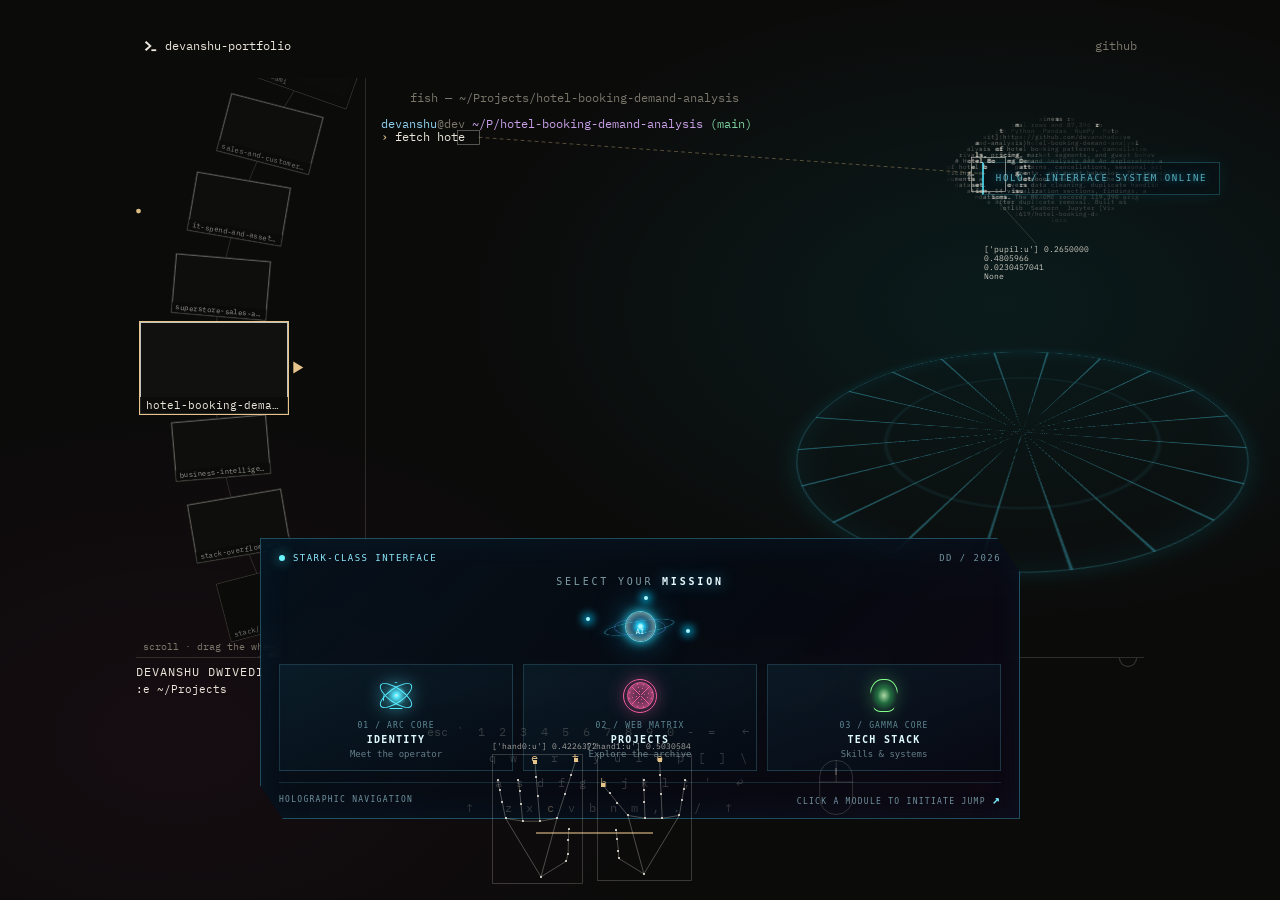
==== commit 645655d0: "Restore holographic portfolio editor as the homepage" ====
--- a/index.html
+++ b/index.html
@@ -3,73 +3,18 @@
 <head>
 <meta charset="utf-8">
 <meta name="viewport" content="width=device-width,initial-scale=1">
-<meta name="theme-color" content="#06111c">
-<meta name="description" content="Devanshu Dwivedi — futuristic portfolio, analytics projects and technology.">
-<title>DEVANSHU DWIVEDI // STARK INTERFACE</title>
-<style>
-:root{--bg:#050d17;--panel:#091827;--line:#17435a;--cyan:#43eaff;--blue:#4c9dff;--pink:#ff4ca8;--green:#62ff9c;--muted:#6c91a6;--white:#d9f7ff;--glow:0 0 24px #25dfff55}
-*{box-sizing:border-box}html{scroll-behavior:smooth}body{margin:0;background:radial-gradient(ellipse at 50% 15%,#0b2637 0,#06111d 42%,#030912 100%);color:var(--white);font:14px/1.6 "Courier New",monospace;min-height:100vh;overflow-x:hidden}body:before{content:"";position:fixed;inset:0;pointer-events:none;background:repeating-linear-gradient(0deg,#49dfff08 0 1px,transparent 1px 4px);opacity:.22;z-index:5}a{color:inherit;text-decoration:none}button{font:inherit;color:inherit}.shell{width:min(1160px,calc(100% - 36px));margin:auto;position:relative}.topline{height:54px;display:flex;align-items:center;justify-content:space-between;border-bottom:1px solid #1c4b5d;color:#79b9cc;font-size:11px;letter-spacing:2px;text-transform:uppercase}.brand{display:flex;align-items:center;gap:10px}.dot{width:7px;height:7px;border-radius:50%;background:var(--cyan);box-shadow:0 0 14px var(--cyan)}.clock{color:#547b8d}
-.hero{min-height:calc(100svh - 54px);display:flex;flex-direction:column;align-items:center;padding:34px 0 52px;position:relative}.eyebrow{font-size:11px;letter-spacing:4px;color:#81adbd;text-transform:uppercase;margin:0 0 6px}.hero h1{font-size:clamp(25px,5vw,48px);letter-spacing:.14em;text-align:center;margin:0;font-weight:400;text-shadow:0 0 22px #2adfff55}.hero h1 span{color:var(--cyan)}
-.core-wrap{height:190px;width:100%;display:grid;place-items:center;position:relative}.core{width:88px;height:88px;border-radius:50%;border:1px solid #43eaffaa;background:radial-gradient(circle,#b9ffff 0,#48eaff 8%,#12607b 34%,#071a2a 68%,transparent 72%);box-shadow:0 0 18px #36eaff,0 0 55px #27dfff66,inset 0 0 22px #43eaff88;display:grid;place-items:center;cursor:pointer;position:relative;transition:transform .45s,width .45s,height .45s,filter .4s;animation:breathe 3s ease-in-out infinite}.core:before,.core:after{content:"";position:absolute;inset:-14px;border:1px solid #2edfff66;border-radius:50%;transform:rotateX(65deg) rotate(30deg);animation:orbit 8s linear infinite}.core:after{inset:-23px;transform:rotateX(70deg) rotate(-35deg);border-color:#2edfff44;animation-direction:reverse;animation-duration:11s}.core b{font-size:22px;color:#05202a;text-shadow:0 0 8px white;z-index:1}.core.speaking{transform:scale(1.24);filter:hue-rotate(12deg);box-shadow:0 0 28px var(--cyan),0 0 85px #2ceaffaa}.core.listening{transform:scale(1.38);border-color:var(--green);box-shadow:0 0 35px var(--green),0 0 90px #62ff9c77}.core.small{transform:scale(.82)}.core-caption{position:absolute;bottom:6px;color:#5c99ad;font-size:9px;letter-spacing:3px;text-align:center;width:100%}
-@keyframes breathe{0%,100%{filter:brightness(.92)}50%{filter:brightness(1.25)}}@keyframes orbit{to{transform:rotateX(65deg) rotate(390deg)}}
-.prompt{margin:0 0 20px;color:#8db7c5;letter-spacing:3px;font-size:11px;text-align:center}.missions{display:grid;grid-template-columns:repeat(3,1fr);gap:16px;width:100%;margin-top:14px}.mission{min-height:160px;border:1px solid #23536a;background:linear-gradient(145deg,#0b1d2bdf,#06111beF);padding:20px 16px 16px;text-align:center;position:relative;overflow:hidden;cursor:pointer;transition:.25s;display:flex;flex-direction:column;align-items:center;justify-content:center}.mission:before{content:"";position:absolute;inset:0;background:linear-gradient(110deg,transparent,#49eaff0c,transparent);transform:translateX(-100%);transition:.6s}.mission:hover,.mission:focus-visible{border-color:var(--cyan);transform:translateY(-5px);box-shadow:var(--glow);outline:none}.mission:hover:before{transform:translateX(100%)}.mission .symbol{width:48px;height:48px;border-radius:50%;display:grid;place-items:center;border:1px solid var(--cyan);color:var(--cyan);font-size:20px;box-shadow:0 0 18px #37eaff44;margin-bottom:10px}.mission:nth-child(2) .symbol{color:var(--pink);border-color:var(--pink);box-shadow:0 0 18px #ff4ca844}.mission:nth-child(3) .symbol{color:var(--green);border-color:var(--green);box-shadow:0 0 18px #62ff9c44}.mission small{color:#5e8fa2;letter-spacing:2px;font-size:9px}.mission strong{letter-spacing:2px;font-size:15px;margin:2px 0 5px}.mission p{margin:0;color:#89a9b7;font-size:11px}
-.hud-foot{display:flex;justify-content:space-between;width:100%;border-top:1px solid #19465b;margin-top:14px;padding-top:10px;color:#5b8b9d;font-size:9px;letter-spacing:2px}.voice-hint{text-align:center;color:#557f91;font-size:10px;margin-top:10px}
-section.content{padding:82px 0;border-top:1px solid #15394b;scroll-margin-top:25px}.section-kicker{color:var(--cyan);font-size:10px;letter-spacing:3px}.section-title{font-size:clamp(25px,4vw,38px);font-weight:400;letter-spacing:3px;margin:8px 0 24px}.section-title span{color:var(--cyan)}.about-grid{display:grid;grid-template-columns:1.1fr .9fr;gap:24px}.panel{border:1px solid #1b465c;background:#071725cc;padding:24px;box-shadow:inset 0 0 25px #0b304022}.panel p{color:#9bb7c3}.facts{display:grid;grid-template-columns:repeat(2,1fr);gap:10px}.fact{padding:14px;border:1px solid #183d51;background:#091d2a}.fact strong{display:block;color:var(--cyan);font-size:18px}.fact small{color:#7095a6}
-.cards{display:grid;grid-template-columns:repeat(3,1fr);gap:14px}.project,.skill{border:1px solid #1b465c;background:#071725;padding:20px;transition:.25s}.project:hover{border-color:var(--cyan);transform:translateY(-4px)}.project small{color:var(--pink);letter-spacing:2px}.project h3{font-size:16px;margin:12px 0 8px}.project p{font-size:12px;color:#8eabb8;min-height:60px}.project a{display:inline-block;color:var(--cyan);font-size:11px;border-bottom:1px solid #43eaff66;padding-bottom:3px}.stack{display:grid;grid-template-columns:repeat(4,1fr);gap:12px}.skill strong{display:block;color:var(--cyan);font-size:14px}.skill span{color:#86a5b4;font-size:11px}.contact{display:flex;flex-wrap:wrap;gap:12px}.contact a,.voice-btn{border:1px solid #2a6378;padding:12px 16px;color:var(--cyan);background:#071725;cursor:pointer}.contact a:hover,.voice-btn:hover{background:#103044}.footer{border-top:1px solid #183d50;padding:22px 0 35px;color:#557f91;font-size:10px;display:flex;justify-content:space-between;gap:10px}
-.voice-dock{position:fixed;right:18px;bottom:18px;z-index:10;display:flex;gap:8px;align-items:center}.voice-btn{border-radius:30px;background:#071725ee;box-shadow:0 0 18px #2edfff22;font-size:10px;letter-spacing:1px}.voice-status{font-size:9px;color:#79a7b9;background:#06121cdd;border:1px solid #1b465c;padding:8px 10px;border-radius:20px}
-@media(max-width:760px){.missions{grid-template-columns:1fr;max-width:520px}.mission{min-height:126px}.core-wrap{height:160px}.about-grid,.cards{grid-template-columns:1fr}.stack{grid-template-columns:repeat(2,1fr)}.hero{padding-top:26px}.hud-foot{font-size:8px}.footer{flex-direction:column}.voice-status{display:none}}
-@media(prefers-reduced-motion:reduce){*,*:before,*:after{animation-duration:.01ms!important;animation-iteration-count:1!important;scroll-behavior:auto!important;transition:none!important}}
-</style>
+<meta name="description" content="Devanshu Dwivedi — interactive portfolio with a holographic mission interface.">
+<meta name="theme-color" content="#080d14">
+<meta http-equiv="refresh" content="0; url=site/#hotel-booking-demand-analysis">
+<title>Devanshu Dwivedi | Portfolio</title>
+<link rel="canonical" href="site/#hotel-booking-demand-analysis">
+<script>
+  // Open the original portfolio editor with the holographic mission deck.
+  window.location.replace(new URL("site/#hotel-booking-demand-analysis", window.location.href).href);
+</script>
 </head>
 <body>
-<div class="shell">
-<header class="topline"><div class="brand"><i class="dot"></i> STARK-CLASS INTERFACE</div><div class="clock">DD / 2026</div></header>
-<main>
-<section class="hero" aria-labelledby="hero-title">
-<p class="eyebrow">PERSONAL SYSTEM // ONLINE</p>
-<h1 id="hero-title">DEVANSHU <span>DWIVEDI</span></h1>
-<div class="core-wrap"><button class="core" id="aiCore" aria-label="Activate AI assistant" title="Activate assistant"><b>AI</b></button><div class="core-caption" id="coreCaption">A.I. CORE // STANDBY</div></div>
-<p class="prompt">SELECT YOUR MISSION</p>
-<div class="missions">
-<button class="mission" data-target="about" data-speech="Identity module. I am Devanshu Dwivedi, a Computer Science graduate focused on data analytics and developing skills toward data engineering. I am open to opportunities across India."><span class="symbol">◎</span><small>01 / ARC CORE</small><strong>IDENTITY</strong><p>Meet the operator</p></button>
-<button class="mission" data-target="projects" data-speech="Projects archive. Explore my work in sales and customer analytics, IT spend and asset utilization, Superstore sales insights, and hotel booking demand analysis."><span class="symbol">◉</span><small>02 / WEB MATRIX</small><strong>PROJECTS</strong><p>Explore the archive</p></button>
-<button class="mission" data-target="stack" data-speech="Technology stack. My current practical foundations include Excel, SQL fundamentals, and Power BI. I am actively learning Python, PySpark, statistics, and AWS."><span class="symbol">◌</span><small>03 / GAMMA CORE</small><strong>TECH STACK</strong><p>Systems and capabilities</p></button>
-</div>
-<div class="hud-foot"><span>HOLOGRAPHIC NAVIGATION</span><span>CLICK A MODULE TO INITIATE JUMP ↗</span></div>
-<p class="voice-hint">AUDIO ASSISTANT READY · CLICK A MODULE OR THE CORE TO HEAR THE SYSTEM</p>
-</section>
-<section class="content" id="about"><div class="section-kicker">01 // OPERATOR PROFILE</div><h2 class="section-title">IDENTITY <span>PROTOCOL</span></h2><div class="about-grid"><div class="panel"><p>Computer Science graduate focused on data analytics and building skills toward data engineering. Practical foundations in Excel, SQL fundamentals, and Power BI, with ongoing learning in statistics, Python, data cleaning, PySpark, and AWS.</p><p>Based in India · Open to opportunities across India.</p><button class="voice-btn" data-say="This is the identity module. Devanshu is a Computer Science graduate focused on data analytics and building skills toward data engineering.">▶ HEAR ABOUT</button></div><div class="facts"><div class="fact"><strong>B.Tech</strong><small>Computer Science</small></div><div class="fact"><strong>India</strong><small>Open to relocation</small></div><div class="fact"><strong>Excel · SQL</strong><small>Practical foundations</small></div><div class="fact"><strong>Power BI</strong><small>Dashboard projects</small></div></div></div></section>
-<section class="content" id="projects"><div class="section-kicker">02 // PROJECT ARCHIVE</div><h2 class="section-title">SELECTED <span>PROJECTS</span></h2><div class="cards">
-<article class="project"><small>BUSINESS INTELLIGENCE</small><h3>Sales & Customer Analytics</h3><p>Interactive report covering revenue, profit, orders, payment methods, sales channels and geographic performance.</p><a href="https://github.com/devanshudwivedi619/Sales-Customer-Analytics-Dashboard" target="_blank" rel="noopener">OPEN REPOSITORY ↗</a></article>
-<article class="project"><small>IT ANALYTICS</small><h3>IT Spend & Asset Utilization</h3><p>Dashboard exploring IT spend, software license usage, unused licenses, vendor costs and renewal status.</p><a href="https://github.com/devanshudwivedi619/IT-Spend-Asset-Utilization-PowerBI-Dashboard" target="_blank" rel="noopener">OPEN REPOSITORY ↗</a></article>
-<article class="project"><small>RETAIL ANALYTICS</small><h3>Superstore Sales Insights</h3><p>Analysis of retail orders, sales, profit, customer segments, categories and regional performance.</p><a href="https://github.com/devanshudwivedi619/Superstore-Sales-Profit-Insights-Dashboard-" target="_blank" rel="noopener">OPEN REPOSITORY ↗</a></article>
-<article class="project"><small>EXPLORATORY ANALYSIS</small><h3>Hotel Booking Demand</h3><p>Exploratory analysis of booking patterns, cancellations, seasonal arrivals, pricing and guest behaviour.</p><a href="https://github.com/devanshudwivedi619/hotel-booking-demand-analysis" target="_blank" rel="noopener">OPEN REPOSITORY ↗</a></article>
-<article class="project"><small>BUSINESS INTELLIGENCE</small><h3>Business Intelligence Sales</h3><p>Excel-based sales reporting with pivot tables, slicers and business summaries.</p><a href="https://github.com/devanshudwivedi619/Business-Intelligence-Dashboard" target="_blank" rel="noopener">OPEN REPOSITORY ↗</a></article>
-<article class="project"><small>DEVELOPER INSIGHTS</small><h3>Stack Overflow Survey</h3><p>Power BI analysis of developer survey data using Power Query and DAX.</p><a href="https://github.com/devanshudwivedi619/Stack-Overflow-Power-bi-Dashboard" target="_blank" rel="noopener">OPEN REPOSITORY ↗</a></article>
-</div><p style="color:#658b9c;font-size:11px;margin-top:18px">Project metrics and descriptions refer to repository/sample datasets, not client engagements.</p><button class="voice-btn" data-say="You are viewing the project archive. These are portfolio projects built around sample datasets and analytics workflows.">▶ HEAR PROJECT SUMMARY</button></section>
-<section class="content" id="stack"><div class="section-kicker">03 // SYSTEM CAPABILITIES</div><h2 class="section-title">TECH <span>STACK</span></h2><div class="stack"><div class="skill"><strong>EXCEL</strong><span>Basic practical knowledge</span></div><div class="skill"><strong>SQL</strong><span>Fundamentals / building skills</span></div><div class="skill"><strong>POWER BI</strong><span>Basic practical knowledge</span></div><div class="skill"><strong>PYTHON</strong><span>Currently learning</span></div><div class="skill"><strong>STATISTICS</strong><span>Currently learning</span></div><div class="skill"><strong>DATA CLEANING</strong><span>Project practice</span></div><div class="skill"><strong>PYSPARK</strong><span>Currently learning</span></div><div class="skill"><strong>AWS</strong><span>Currently learning</span></div></div><button class="voice-btn" style="margin-top:18px" data-say="Technology stack. Practical foundations: Excel, SQL fundamentals and Power BI. Current learning areas: Python, statistics, data cleaning, PySpark and Amazon Web Services.">▶ HEAR TECH STACK</button></section>
-<section class="content" id="contact"><div class="section-kicker">04 // OPEN CHANNEL</div><h2 class="section-title">ESTABLISH <span>CONTACT</span></h2><div class="contact"><a href="mailto:devanshudwivedi619@gmail.com">EMAIL ↗</a><a href="https://github.com/devanshudwivedi619" target="_blank" rel="noopener">GITHUB ↗</a><a href="https://www.linkedin.com/in/devanshu-dwivedi-403783371/" target="_blank" rel="noopener">LINKEDIN ↗</a><a href="site/" target="_blank" rel="noopener">LEGACY PORTFOLIO ↗</a></div></section>
-</main>
-<footer class="footer"><span>© 2026 DEVANSHU DWIVEDI · PERSONAL PORTFOLIO</span><span>BUILT FOR THE NEXT FRONTIER</span></footer>
-</div>
-<div class="voice-dock"><span class="voice-status" id="voiceStatus" aria-live="polite">VOICE: STANDBY</span><button class="voice-btn" id="voiceToggle">VOICE ON</button><button class="voice-btn" id="stopVoice">STOP</button></div>
-<script>
-(() => {
- const core=document.getElementById('aiCore'),caption=document.getElementById('coreCaption'),status=document.getElementById('voiceStatus'),toggle=document.getElementById('voiceToggle');
- let voiceEnabled=true,voices=[],chosen=null;
- const synth=window.speechSynthesis;
- function loadVoices(){voices=synth?synth.getVoices():[];chosen=voices.find(v=>/^en-IN$/i.test(v.lang))||voices.find(v=>/^en-GB$/i.test(v.lang))||voices.find(v=>/^en-US$/i.test(v.lang))||voices.find(v=>/^en/i.test(v.lang))||null}
- if(synth){loadVoices();synth.onvoiceschanged=loadVoices}
- function setState(state){core.classList.remove('speaking','listening','small');if(state==='speaking'){core.classList.add('speaking');caption.textContent='A.I. CORE // TRANSMITTING';status.textContent='VOICE: SPEAKING'}else if(state==='listening'){core.classList.add('listening');caption.textContent='A.I. CORE // ACTIVE';status.textContent='VOICE: ACTIVE'}else{caption.textContent='A.I. CORE // STANDBY';status.textContent=voiceEnabled?'VOICE: STANDBY':'VOICE: MUTED'}}
- function speak(message){if(!voiceEnabled||!synth){status.textContent='VOICE: NOT SUPPORTED';return}synth.cancel();loadVoices();const utter=new SpeechSynthesisUtterance(message);utter.rate=.91;utter.pitch=.82;utter.volume=1;if(chosen)utter.voice=chosen;utter.onstart=()=>setState('speaking');utter.onend=()=>setState('idle');utter.onerror=()=>setState('idle');synth.speak(utter)}
- document.querySelectorAll('.mission').forEach(button=>button.addEventListener('click',()=>{speak(button.dataset.speech);const target=document.getElementById(button.dataset.target);target.scrollIntoView({behavior:matchMedia('(prefers-reduced-motion: reduce)').matches?'auto':'smooth'});}));
- document.querySelectorAll('[data-say]').forEach(button=>button.addEventListener('click',()=>speak(button.dataset.say)));
- core.addEventListener('click',()=>{if(synth&&synth.speaking){synth.cancel();setState('idle');return}speak('Good day. All systems are online. Welcome to Devanshu Dwivedi portfolio. Select a mission to explore identity, projects, or technology stack.')});
- toggle.addEventListener('click',()=>{voiceEnabled=!voiceEnabled;toggle.textContent=voiceEnabled?'VOICE ON':'VOICE OFF';if(!voiceEnabled&&synth)synth.cancel();setState('idle')});
- document.getElementById('stopVoice').addEventListener('click',()=>{if(synth)synth.cancel();setState('idle')});
- window.addEventListener('keydown',e=>{if(e.key==='Escape'&&synth){synth.cancel();setState('idle')}});
- setState('idle');
-})();
-</script>
+<p>Opening the holographic portfolio…</p>
+<p><a href="site/#hotel-booking-demand-analysis">Enter Devanshu's portfolio</a></p>
 </body>
 </html>
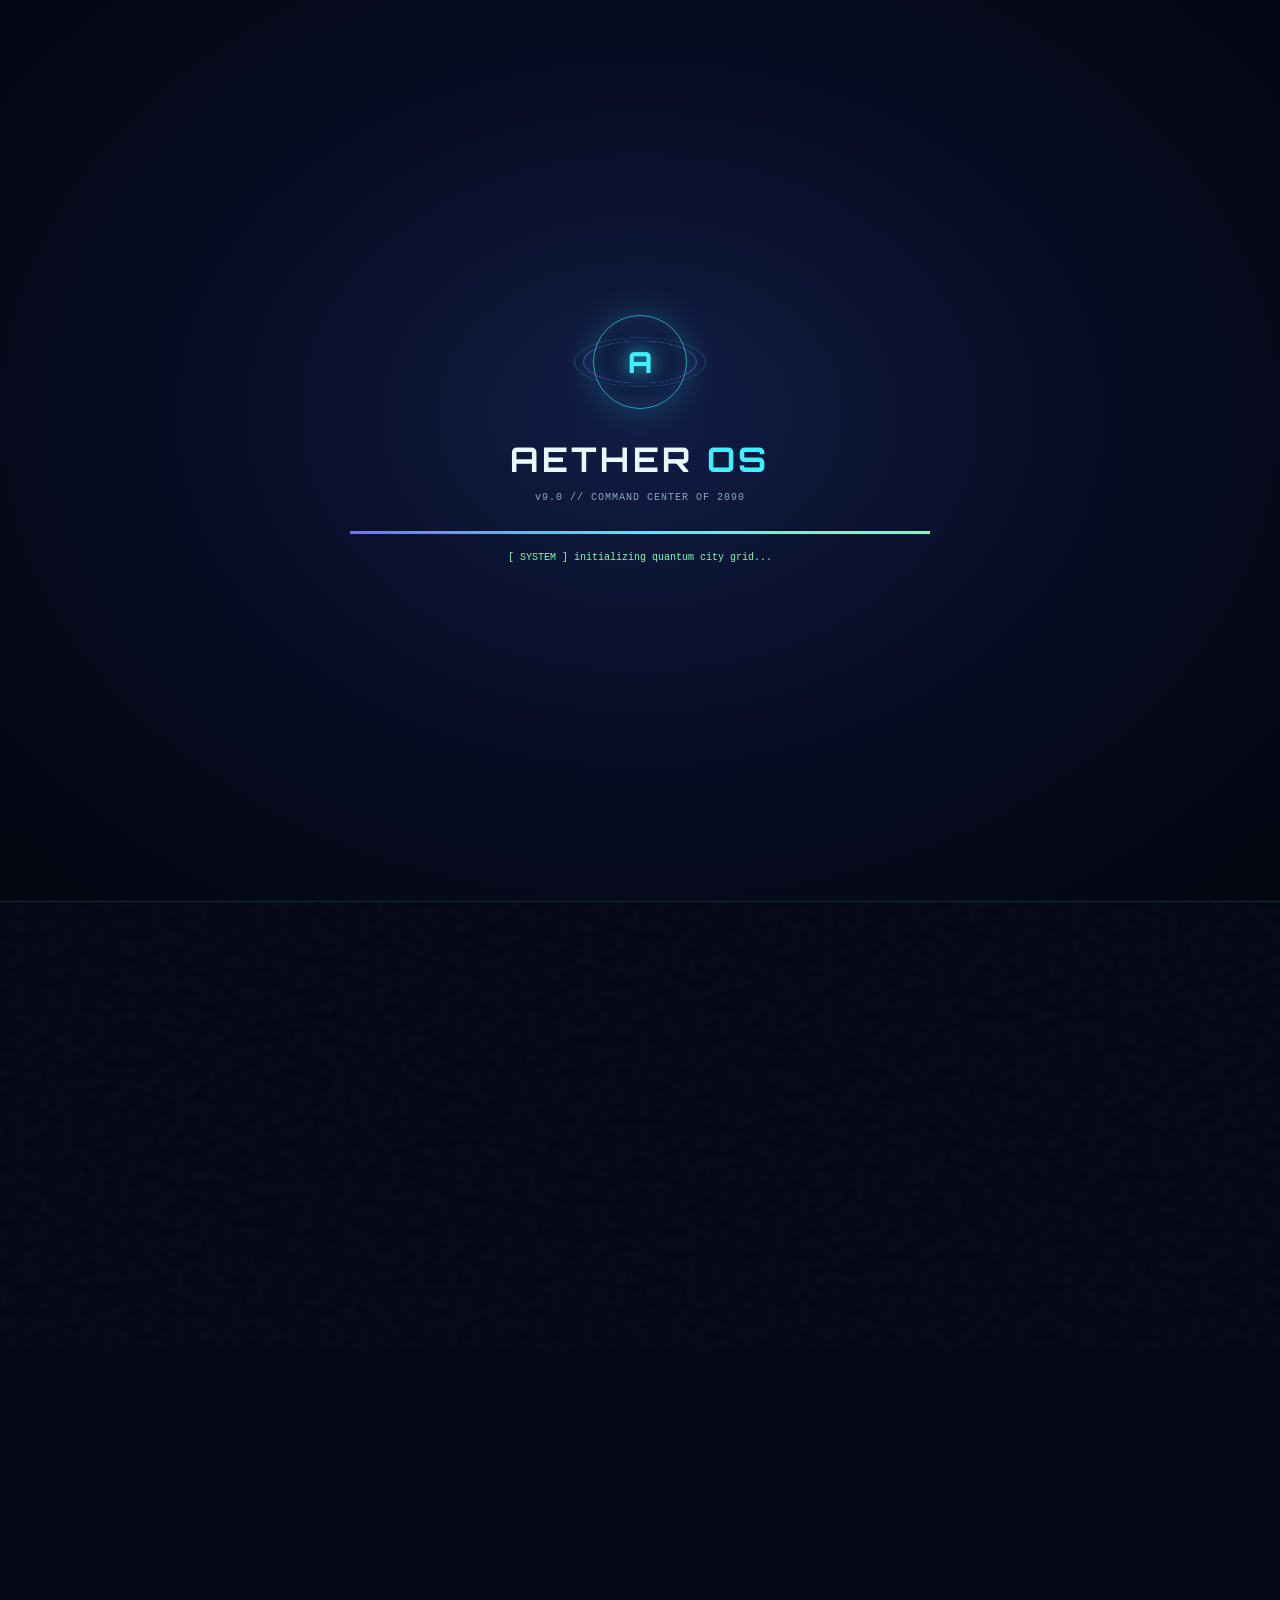
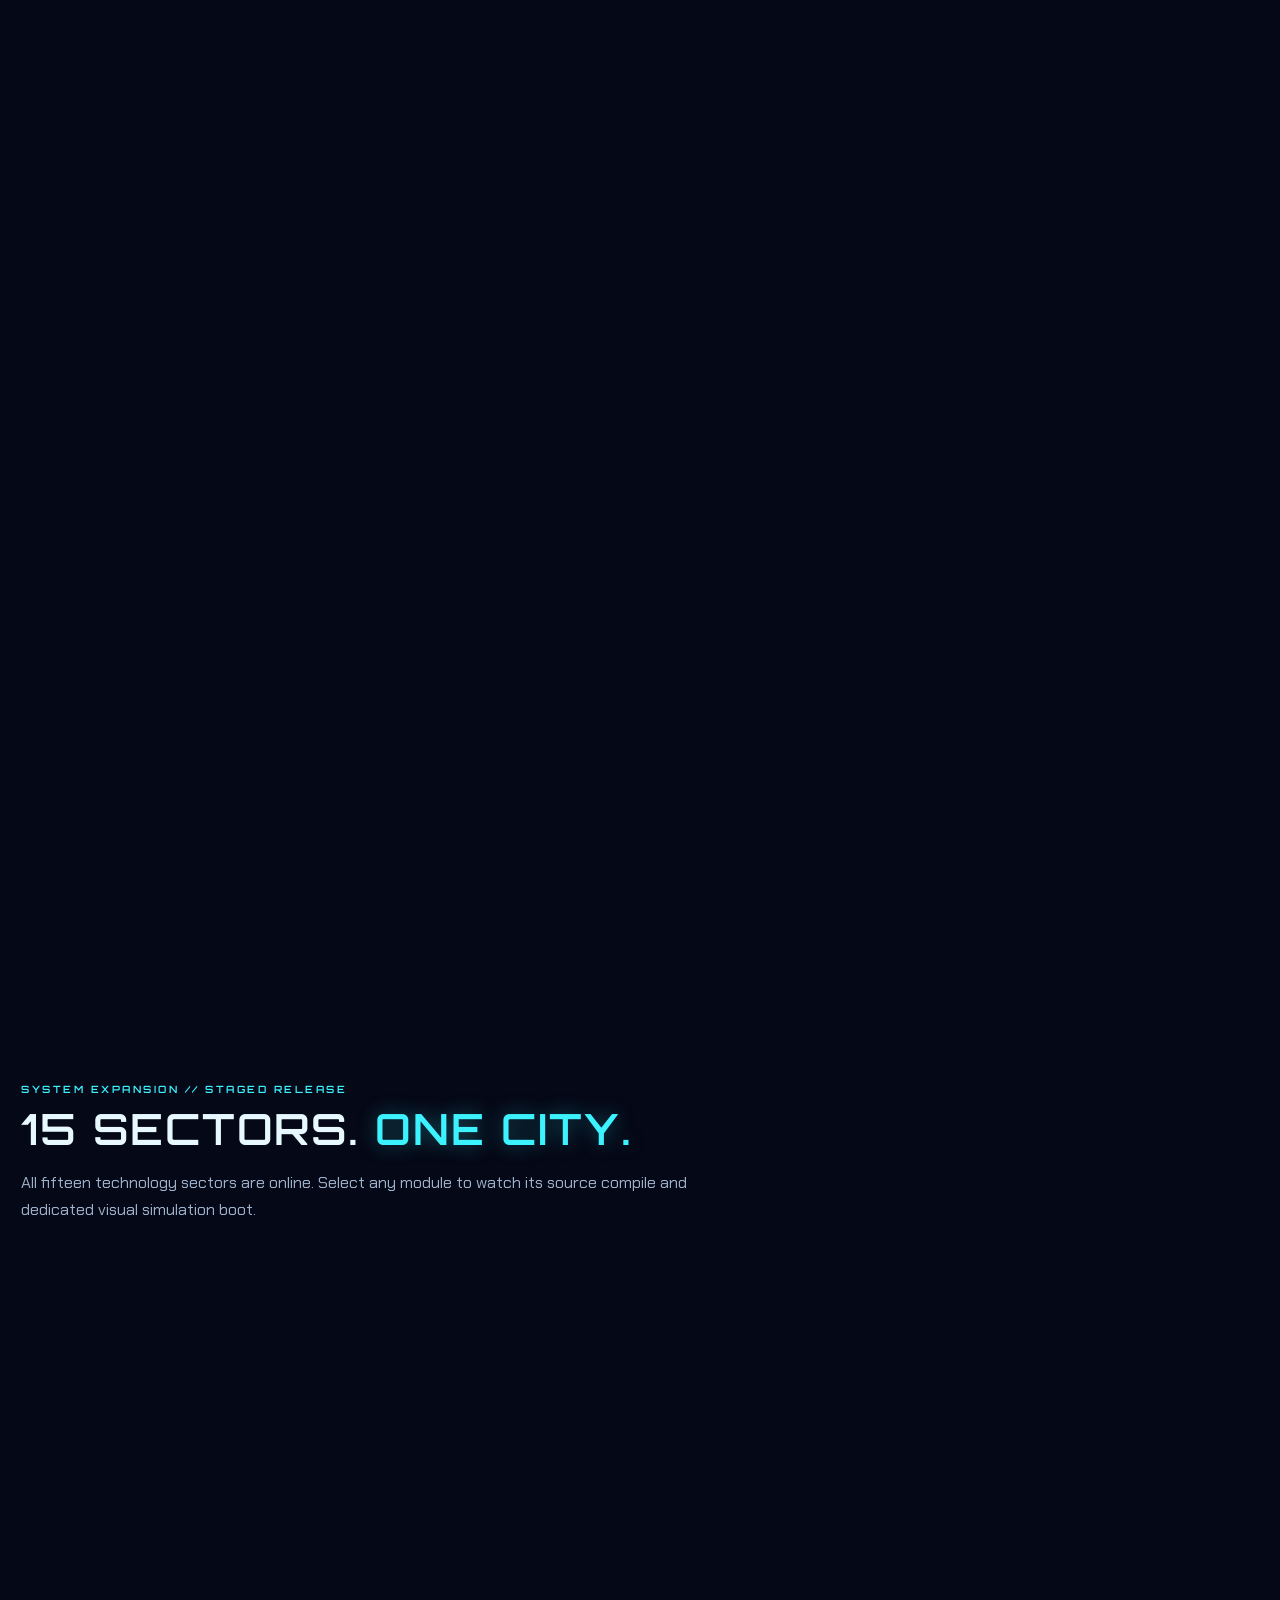
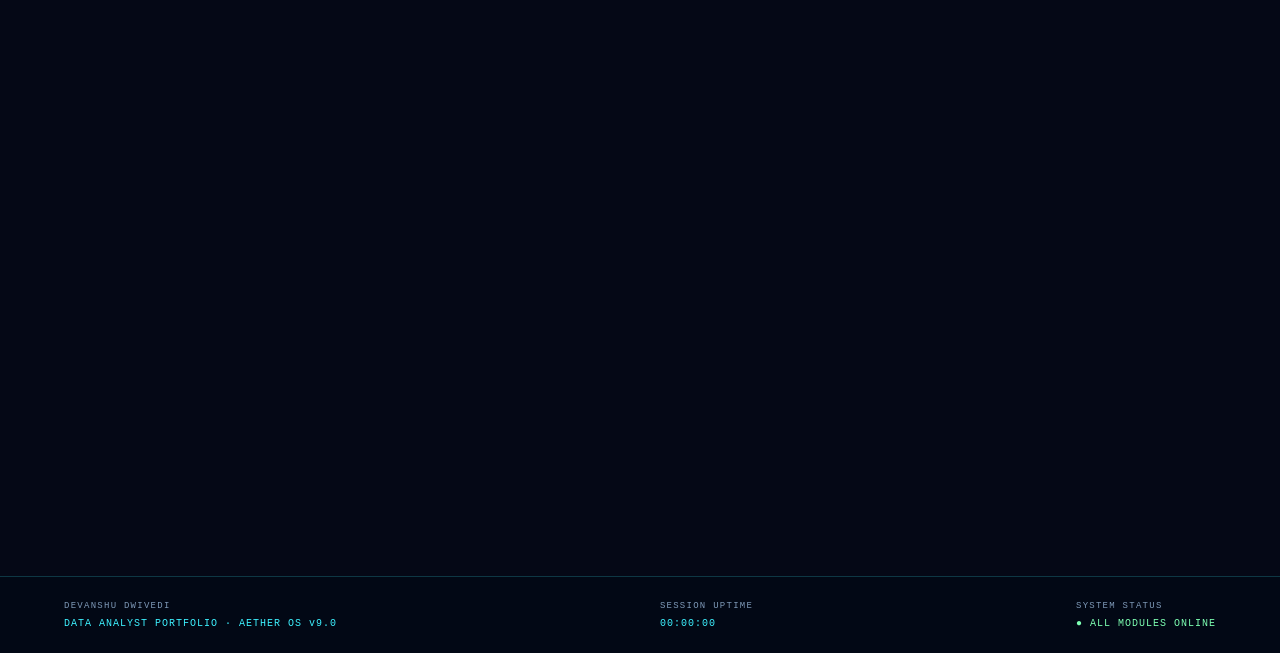
==== commit 5ac90fa2: "Set AETHER OS portfolio as GitHub Pages homepage" ====
--- a/index.html
+++ b/index.html
@@ -3,18 +3,17 @@
 <head>
 <meta charset="utf-8">
 <meta name="viewport" content="width=device-width,initial-scale=1">
-<meta name="description" content="Devanshu Dwivedi — interactive portfolio with a holographic mission interface.">
-<meta name="theme-color" content="#080d14">
-<meta http-equiv="refresh" content="0; url=site/#hotel-booking-demand-analysis">
-<title>Devanshu Dwivedi | Portfolio</title>
-<link rel="canonical" href="site/#hotel-booking-demand-analysis">
+<meta name="description" content="Devanshu Dwivedi — Data Analyst portfolio and AETHER OS command center.">
+<meta name="theme-color" content="#050816">
+<meta http-equiv="refresh" content="0; url=portfolio/">
+<title>Devanshu Dwivedi | Data Analyst Portfolio</title>
+<link rel="canonical" href="portfolio/">
 <script>
-  // Open the original portfolio editor with the holographic mission deck.
-  window.location.replace(new URL("site/#hotel-booking-demand-analysis", window.location.href).href);
+  window.location.replace(new URL("portfolio/", window.location.href).href);
 </script>
 </head>
 <body>
-<p>Opening the holographic portfolio…</p>
-<p><a href="site/#hotel-booking-demand-analysis">Enter Devanshu's portfolio</a></p>
+<p>Opening Devanshu Dwivedi's portfolio…</p>
+<p><a href="portfolio/">Enter AETHER OS portfolio</a></p>
 </body>
 </html>
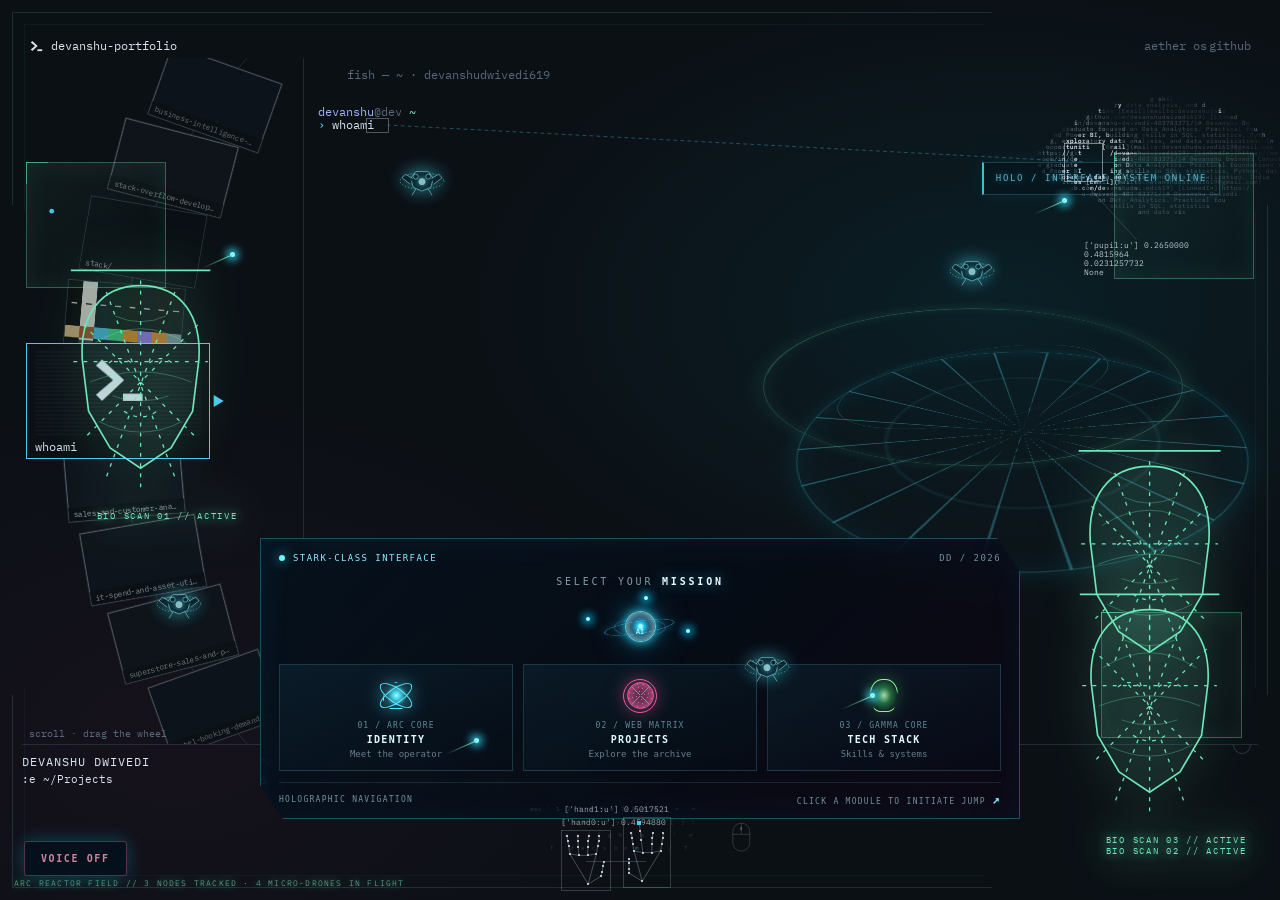
==== commit c6362770: "Set requested portfolio page as the homepage" ====
--- a/index.html
+++ b/index.html
@@ -5,15 +5,15 @@
 <meta name="viewport" content="width=device-width,initial-scale=1">
 <meta name="description" content="Devanshu Dwivedi — Data Analyst portfolio and AETHER OS command center.">
 <meta name="theme-color" content="#050816">
-<meta http-equiv="refresh" content="0; url=portfolio/">
+<meta http-equiv="refresh" content="0; url=site/">
 <title>Devanshu Dwivedi | Data Analyst Portfolio</title>
-<link rel="canonical" href="portfolio/">
+<link rel="canonical" href="site/">
 <script>
-  window.location.replace(new URL("portfolio/", window.location.href).href);
+  window.location.replace(new URL("site/", window.location.href).href);
 </script>
 </head>
 <body>
 <p>Opening Devanshu Dwivedi's portfolio…</p>
-<p><a href="portfolio/">Enter AETHER OS portfolio</a></p>
+<p><a href="site/">Enter Devanshu's portfolio</a></p>
 </body>
 </html>
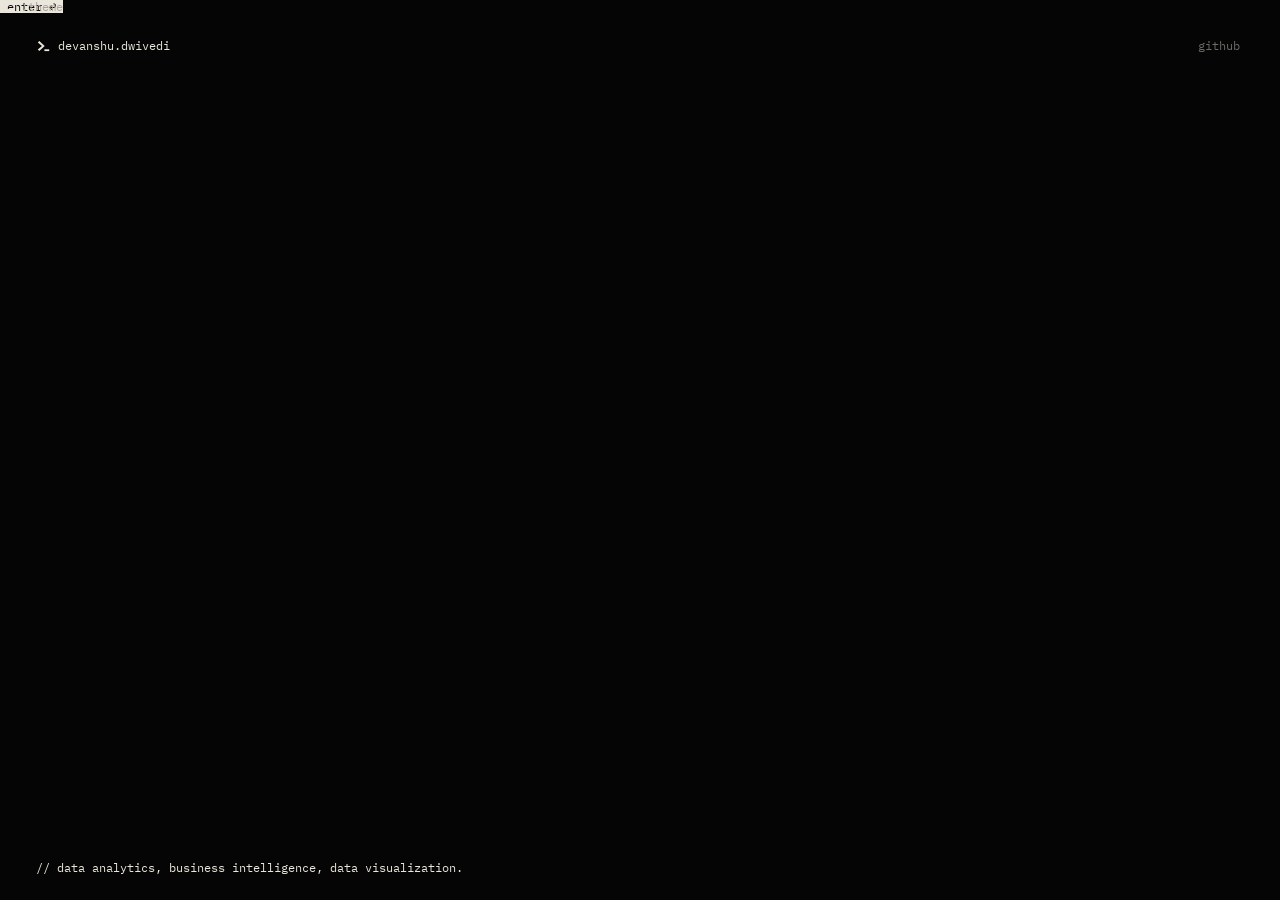
==== commit d2c8ed3c: "Use Data Analyst code wall intro" ====
--- a/index.html
+++ b/index.html
@@ -2,18 +2,37 @@
 <html lang="en">
 <head>
 <meta charset="utf-8">
-<meta name="viewport" content="width=device-width,initial-scale=1">
-<meta name="description" content="Devanshu Dwivedi — Data Analyst portfolio and AETHER OS command center.">
-<meta name="theme-color" content="#050816">
-<meta http-equiv="refresh" content="0; url=site/">
-<title>Devanshu Dwivedi | Data Analyst Portfolio</title>
-<link rel="canonical" href="site/">
-<script>
-  window.location.replace(new URL("site/", window.location.href).href);
-</script>
+<meta name="viewport" content="width=device-width, initial-scale=1">
+<title>Devanshu Dwivedi | Data Analyst</title>
+<meta name="description" content="Devanshu Dwivedi — Data Analyst portfolio. Analytics, business intelligence, and data visualization.">
+<link rel="icon" href="favicon.svg" type="image/svg+xml">
+<link rel="stylesheet" href="intros/shared/frame.css">
+<link rel="stylesheet" href="glimpse.css">
 </head>
 <body>
-<p>Opening Devanshu Dwivedi's portfolio…</p>
-<p><a href="site/">Enter Devanshu's portfolio</a></p>
+<main class="stage">
+  <header class="frame-top">
+    <a class="brand" href="./"><svg viewBox="0 0 88 80" aria-hidden="true"><path d="M8 16L36 40L8 64L18 74L54 40L18 6Z"/><path d="M52 62H84V74H52Z"/></svg><span>devanshu.dwivedi</span></a>
+    <nav class="switch is-solo" aria-label="Elsewhere">
+      <a href="https://github.com/devanshudwivedi619" rel="me">github</a>
+    </nav>
+  </header>
+
+  <h1 class="sr-only">Devanshu Dwivedi — Data Analyst. Excel, SQL, Power BI, Python, and analytics projects.</h1>
+  <canvas class="wall" aria-hidden="true"></canvas>
+  <div class="glass kb-glass" aria-hidden="true"></div>
+  <canvas class="machine" aria-hidden="true"></canvas>
+  <canvas class="tile" aria-hidden="true"></canvas>
+  <p class="status" aria-hidden="true"><span class="mode">NORMAL</span><span class="path"></span><span class="pos"></span></p>
+  <p class="cmdline" aria-hidden="true"><span class="cmd"></span><span class="showcmd"></span></p>
+  <p class="status pane-status" aria-hidden="true"><span class="mode">NORMAL</span><span class="path"></span><span class="pos"></span></p>
+  <p class="cmdline pane-cmd" aria-hidden="true"><span class="cmd"></span><span class="showcmd"></span></p>
+
+  <a class="enter" href="site/" aria-label="Enter">enter ↩</a>
+  <button class="theme-key" type="button" aria-label="Change theme"><span class="command-glyph" aria-hidden="true"></span>:theme</button>
+  <p class="note" aria-hidden="true">// data analytics, business intelligence, data visualization.</p>
+  <nav class="sources sr-only" aria-label="Code shown on this page"></nav>
+</main>
+<script type="module" src="glimpse.js"></script>
 </body>
-</html>+</html>
--- a/intros/shared/frame.css
+++ b/intros/shared/frame.css
@@ -0,0 +1,217 @@
+@font-face {
+  font-family: "Archivo";
+  src: url("/assets/fonts/archivo.ttf") format("truetype");
+  font-weight: 100 900;
+  font-stretch: 62% 125%;
+  font-display: swap;
+}
+
+@font-face {
+  font-family: "Instrument Serif";
+  src: url("/assets/fonts/InstrumentSerif-Regular.ttf") format("truetype");
+  font-style: normal;
+  font-weight: 400;
+  font-display: swap;
+}
+
+@font-face {
+  font-family: "Instrument Serif";
+  src: url("/intros/shared/InstrumentSerif-Italic.ttf") format("truetype");
+  font-style: italic;
+  font-weight: 400;
+  font-display: swap;
+}
+
+@font-face {
+  font-family: "Plex Mono";
+  src: url("/assets/fonts/IBMPlexMono-Regular.ttf") format("truetype");
+  font-weight: 400;
+  font-display: swap;
+}
+
+*,
+*::before,
+*::after {
+  box-sizing: border-box;
+}
+
+html,
+body {
+  margin: 0;
+  height: 100%;
+}
+
+body {
+  background: var(--bg);
+  color: var(--ink);
+  font-family: "Archivo", system-ui, sans-serif;
+  -webkit-font-smoothing: antialiased;
+}
+
+a,
+button {
+  color: inherit;
+}
+
+button {
+  font: inherit;
+}
+
+:focus-visible {
+  outline: 2px solid var(--ink);
+  outline-offset: 3px;
+}
+
+.stage {
+  position: relative;
+  height: 100svh;
+  min-height: 560px;
+  overflow: hidden;
+}
+
+.frame-top {
+  position: absolute;
+  top: 26px;
+  left: 40px;
+  right: 40px;
+  z-index: 6;
+  display: flex;
+  align-items: center;
+  justify-content: space-between;
+  gap: 16px;
+  pointer-events: none;
+}
+
+.frame-top > * {
+  pointer-events: auto;
+}
+
+.brand {
+  display: inline-flex;
+  align-items: center;
+  gap: 12px;
+  min-height: 44px;
+  color: var(--chrome);
+  font-weight: 500;
+  font-size: 11px;
+  letter-spacing: 0.3em;
+  text-decoration: none;
+}
+
+.brand svg {
+  width: 18px;
+  height: auto;
+  fill: currentColor;
+}
+
+.switch {
+  display: flex;
+  gap: 2px;
+}
+
+.switch a {
+  display: inline-flex;
+  align-items: center;
+  justify-content: center;
+  min-width: 44px;
+  min-height: 44px;
+  color: var(--dim);
+  font: 400 11px/1 "Plex Mono", monospace;
+  letter-spacing: 0.14em;
+  text-decoration: none;
+}
+
+.switch a:hover {
+  color: var(--ink);
+}
+
+.switch a[aria-current="page"] {
+  color: var(--ink);
+  text-decoration: underline;
+  text-underline-offset: 7px;
+}
+
+.enter {
+  position: absolute;
+  right: 40px;
+  bottom: 26px;
+  z-index: 6;
+  display: inline-flex;
+  align-items: center;
+  gap: 10px;
+  min-height: 44px;
+  text-transform: uppercase;
+  color: var(--chrome);
+  font-weight: 500;
+  font-size: 11px;
+  letter-spacing: 0.3em;
+  text-decoration: none;
+}
+
+.serif {
+  font-family: "Instrument Serif", serif;
+  font-weight: 400;
+}
+
+.serif i {
+  font-style: italic;
+}
+
+.mono {
+  font-family: "Plex Mono", monospace;
+  font-size: 10.5px;
+  letter-spacing: 0.16em;
+  text-transform: uppercase;
+}
+
+.quiet-button {
+  min-height: 44px;
+  padding: 0;
+  border: 0;
+  background: none;
+  color: var(--dim);
+  cursor: pointer;
+}
+
+.quiet-button:hover {
+  color: var(--ink);
+}
+
+.is-hidden {
+  visibility: hidden;
+}
+
+.sr-only {
+  position: absolute;
+  width: 1px;
+  height: 1px;
+  overflow: hidden;
+  clip-path: inset(50%);
+  white-space: nowrap;
+}
+
+.poster {
+  position: absolute;
+  inset: 0;
+  z-index: 4;
+  width: 100%;
+  height: 100%;
+  object-fit: cover;
+}
+
+@media (max-width: 640px) {
+  .frame-top {
+    top: 12px;
+    left: 16px;
+    right: 12px;
+  }
+
+  .brand span {
+    display: none;
+  }
+
+  .enter {
+    right: 16px;
+    bottom: 12px;
+  }
+}
--- a/glimpse.css
+++ b/glimpse.css
@@ -0,0 +1,324 @@
+body {
+  --bg: #050505;
+  --ink: #ebe6db;
+  --dim: #6d6b66;
+  --chrome: #a9a49a;
+  --cell-w: 7.2px;
+  --cell-h: 13px;
+}
+
+.wall {
+  position: absolute;
+  inset: 0;
+  z-index: 1;
+  width: 100%;
+  height: 100%;
+  touch-action: pinch-zoom;
+}
+
+.tile {
+  position: absolute;
+  inset: 0;
+  z-index: 2;
+  display: none;
+  width: 100%;
+  height: 100%;
+  pointer-events: none;
+}
+
+.machine {
+  position: absolute;
+  z-index: 2;
+  display: none;
+  pointer-events: none;
+}
+
+.status {
+  position: absolute;
+  z-index: 3;
+  display: flex;
+  margin: 0;
+  background: var(--line, var(--bg));
+  color: var(--chrome);
+  font: 400 12px/13px "Plex Mono", ui-monospace, monospace;
+  letter-spacing: 0;
+  white-space: nowrap;
+  overflow: hidden;
+  pointer-events: none;
+  opacity: 0;
+  transition: opacity 320ms cubic-bezier(0.23, 1, 0.32, 1);
+}
+
+.status.is-on {
+  opacity: 1;
+}
+
+.status .mode {
+  padding: 0 var(--cell-w);
+  background: var(--accent, var(--ink));
+  color: var(--bg);
+}
+
+.status .path {
+  flex: 1;
+  min-width: 0;
+  padding: 0 var(--cell-w);
+  overflow: hidden;
+  text-overflow: ellipsis;
+}
+
+.status .pos {
+  padding: 0 var(--cell-w);
+}
+
+.status.is-insert .mode {
+  background: var(--insert, var(--accent, var(--ink)));
+}
+
+.cmdline {
+  position: absolute;
+  z-index: 3;
+  display: flex;
+  height: var(--cell-h);
+  margin: 0;
+  color: var(--ink);
+  font: 400 12px/13px "Plex Mono", ui-monospace, monospace;
+  letter-spacing: 0;
+  white-space: pre;
+  overflow: hidden;
+  pointer-events: none;
+  opacity: 0;
+  transition: opacity 320ms cubic-bezier(0.23, 1, 0.32, 1);
+}
+
+.cmdline.is-on {
+  opacity: 1;
+}
+
+.cmdline .cmd {
+  flex: 1;
+  min-width: 0;
+  overflow: hidden;
+}
+
+.cmdline.is-typing .cmd::after {
+  content: "";
+  display: inline-block;
+  width: var(--cell-w);
+  height: var(--cell-h);
+  vertical-align: top;
+  background: var(--accent, var(--ink));
+}
+
+.cmdline .showcmd {
+  flex: none;
+  width: calc(11 * var(--cell-w));
+  color: var(--chrome);
+}
+
+.glass {
+  position: absolute;
+  z-index: 2;
+  display: none;
+  pointer-events: none;
+  background: color-mix(in srgb, var(--bg) 35%, transparent);
+  -webkit-backdrop-filter: blur(6px);
+  backdrop-filter: blur(6px);
+}
+
+.kb-glass {
+  --feather: 14px;
+  opacity: 0;
+  transition: opacity 320ms cubic-bezier(0.23, 1, 0.32, 1);
+  -webkit-mask-image: linear-gradient(to right, transparent, #000 var(--feather), #000 calc(100% - var(--feather)), transparent), linear-gradient(to bottom, transparent, #000 var(--feather), #000 calc(100% - var(--feather)), transparent);
+  -webkit-mask-composite: source-in;
+  mask-image: linear-gradient(to right, transparent, #000 var(--feather), #000 calc(100% - var(--feather)), transparent), linear-gradient(to bottom, transparent, #000 var(--feather), #000 calc(100% - var(--feather)), transparent);
+  mask-composite: intersect;
+}
+
+.kb-glass.is-on {
+  opacity: 1;
+}
+
+.frame-top {
+  top: 0;
+  left: 0;
+  right: 0;
+}
+
+.brand {
+  position: absolute;
+  left: calc(5 * var(--cell-w));
+  top: calc(3 * var(--cell-h));
+  gap: var(--cell-w);
+  min-height: 0;
+  color: var(--ink);
+  font: 400 12px/13px "Plex Mono", ui-monospace, monospace;
+  letter-spacing: 0;
+}
+
+.brand svg {
+  width: calc(2 * var(--cell-w));
+  height: 12px;
+}
+
+.brand::after,
+.enter::after {
+  content: "";
+  position: absolute;
+  inset: -16px -8px;
+}
+
+.switch {
+  position: absolute;
+  top: 26px;
+  right: 40px;
+}
+
+.switch.is-solo {
+  top: calc(3 * var(--cell-h));
+}
+
+.switch.is-solo a {
+  position: relative;
+  min-width: 0;
+  min-height: 0;
+  font: 400 12px/13px "Plex Mono", ui-monospace, monospace;
+  letter-spacing: 0;
+}
+
+.switch.is-solo a::after {
+  content: "";
+  position: absolute;
+  inset: -16px -8px;
+}
+
+.enter {
+  position: absolute;
+  right: auto;
+  bottom: auto;
+  z-index: 6;
+  display: block;
+  min-height: 0;
+  padding: 0 var(--cell-w);
+  background: var(--ink);
+  color: var(--bg);
+  font: 400 12px/13px "Plex Mono", ui-monospace, monospace;
+  letter-spacing: 0;
+  text-transform: none;
+  white-space: nowrap;
+}
+
+.enter:hover {
+  filter: brightness(1.18);
+}
+
+.theme-key {
+  position: absolute;
+  z-index: 6;
+  display: inline-flex;
+  align-items: center;
+  gap: var(--cell-w);
+  margin: 0;
+  border: 0;
+  padding: 0;
+  background: none;
+  color: var(--chrome);
+  font: 400 12px/13px "Plex Mono", ui-monospace, monospace;
+  letter-spacing: 0;
+  white-space: nowrap;
+  cursor: pointer;
+}
+
+.theme-key:hover {
+  color: var(--ink);
+}
+
+.command-glyph {
+  position: relative;
+  display: inline-block;
+  width: 14px;
+  height: 10px;
+  flex: none;
+  color: var(--accent, var(--ink));
+}
+
+.command-glyph::before {
+  position: absolute;
+  top: 1px;
+  left: 1px;
+  width: 5px;
+  height: 5px;
+  border-right: 2px solid currentColor;
+  border-bottom: 2px solid currentColor;
+  content: "";
+  transform: rotate(-45deg);
+}
+
+.command-glyph::after {
+  position: absolute;
+  right: 0;
+  bottom: 0;
+  width: 6px;
+  height: 2px;
+  background: currentColor;
+  content: "";
+}
+
+.theme-key .command-glyph {
+  margin-top: -1px;
+}
+
+.theme-key:focus-visible {
+  outline: 2px solid var(--ink);
+  outline-offset: 4px;
+}
+
+.enter:focus-visible {
+  outline-offset: 4px;
+}
+
+.note {
+  position: absolute;
+  left: calc(5 * var(--cell-w));
+  bottom: calc(2 * var(--cell-h));
+  z-index: 6;
+  margin: 0;
+  color: var(--ink);
+  font: 400 12px/13px "Plex Mono", ui-monospace, monospace;
+  letter-spacing: 0;
+  padding-right: var(--cell-w);
+  background: var(--bg);
+  white-space: nowrap;
+  pointer-events: none;
+}
+
+.brand,
+.switch,
+.note,
+.enter,
+.theme-key {
+  transition: opacity 320ms cubic-bezier(0.23, 1, 0.32, 1);
+}
+
+.is-leaving .brand,
+.is-leaving .switch,
+.is-leaving .note,
+.is-leaving .enter,
+.is-leaving .theme-key,
+.is-leaving .glass,
+.is-leaving .status,
+.is-leaving .cmdline {
+  opacity: 0;
+}
+
+@media (max-width: 640px) {
+  .brand span {
+    display: inline;
+  }
+
+  .switch {
+    top: calc(5 * var(--cell-h));
+    right: 8px;
+  }
+}
